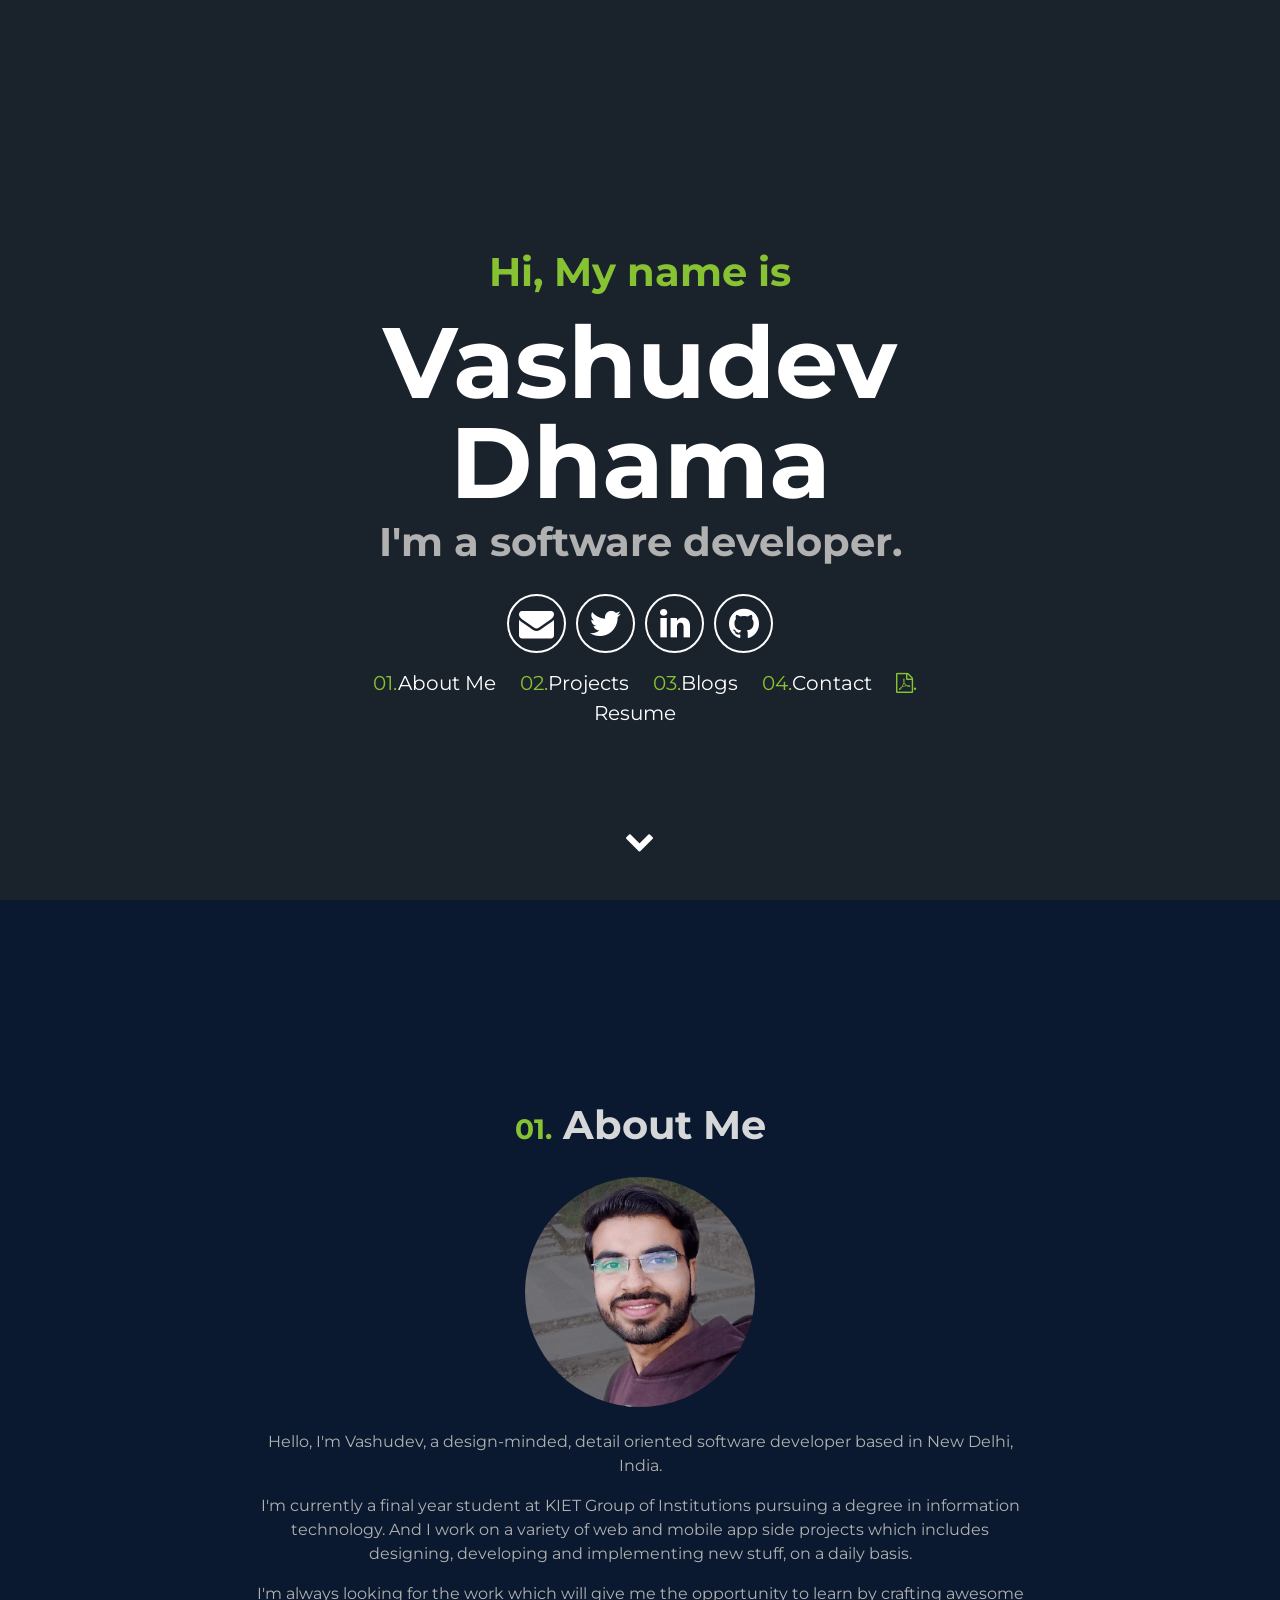
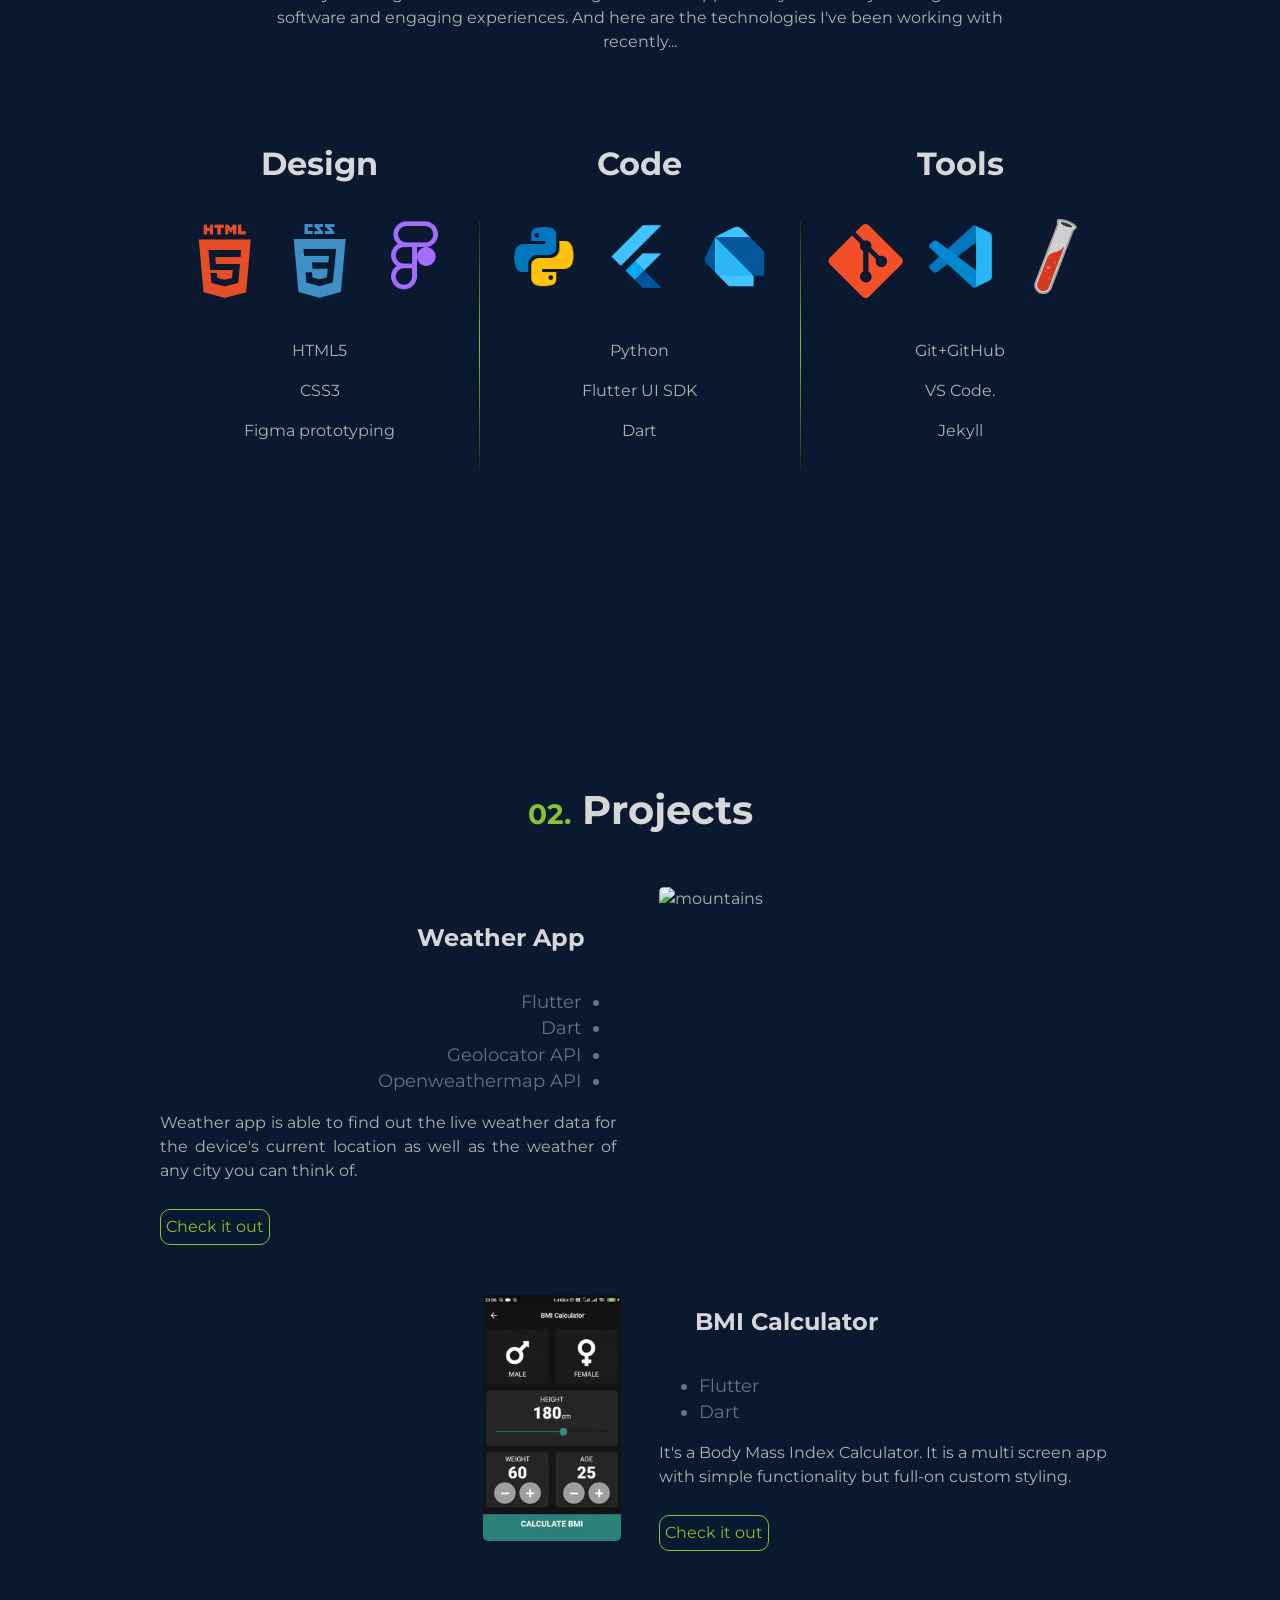
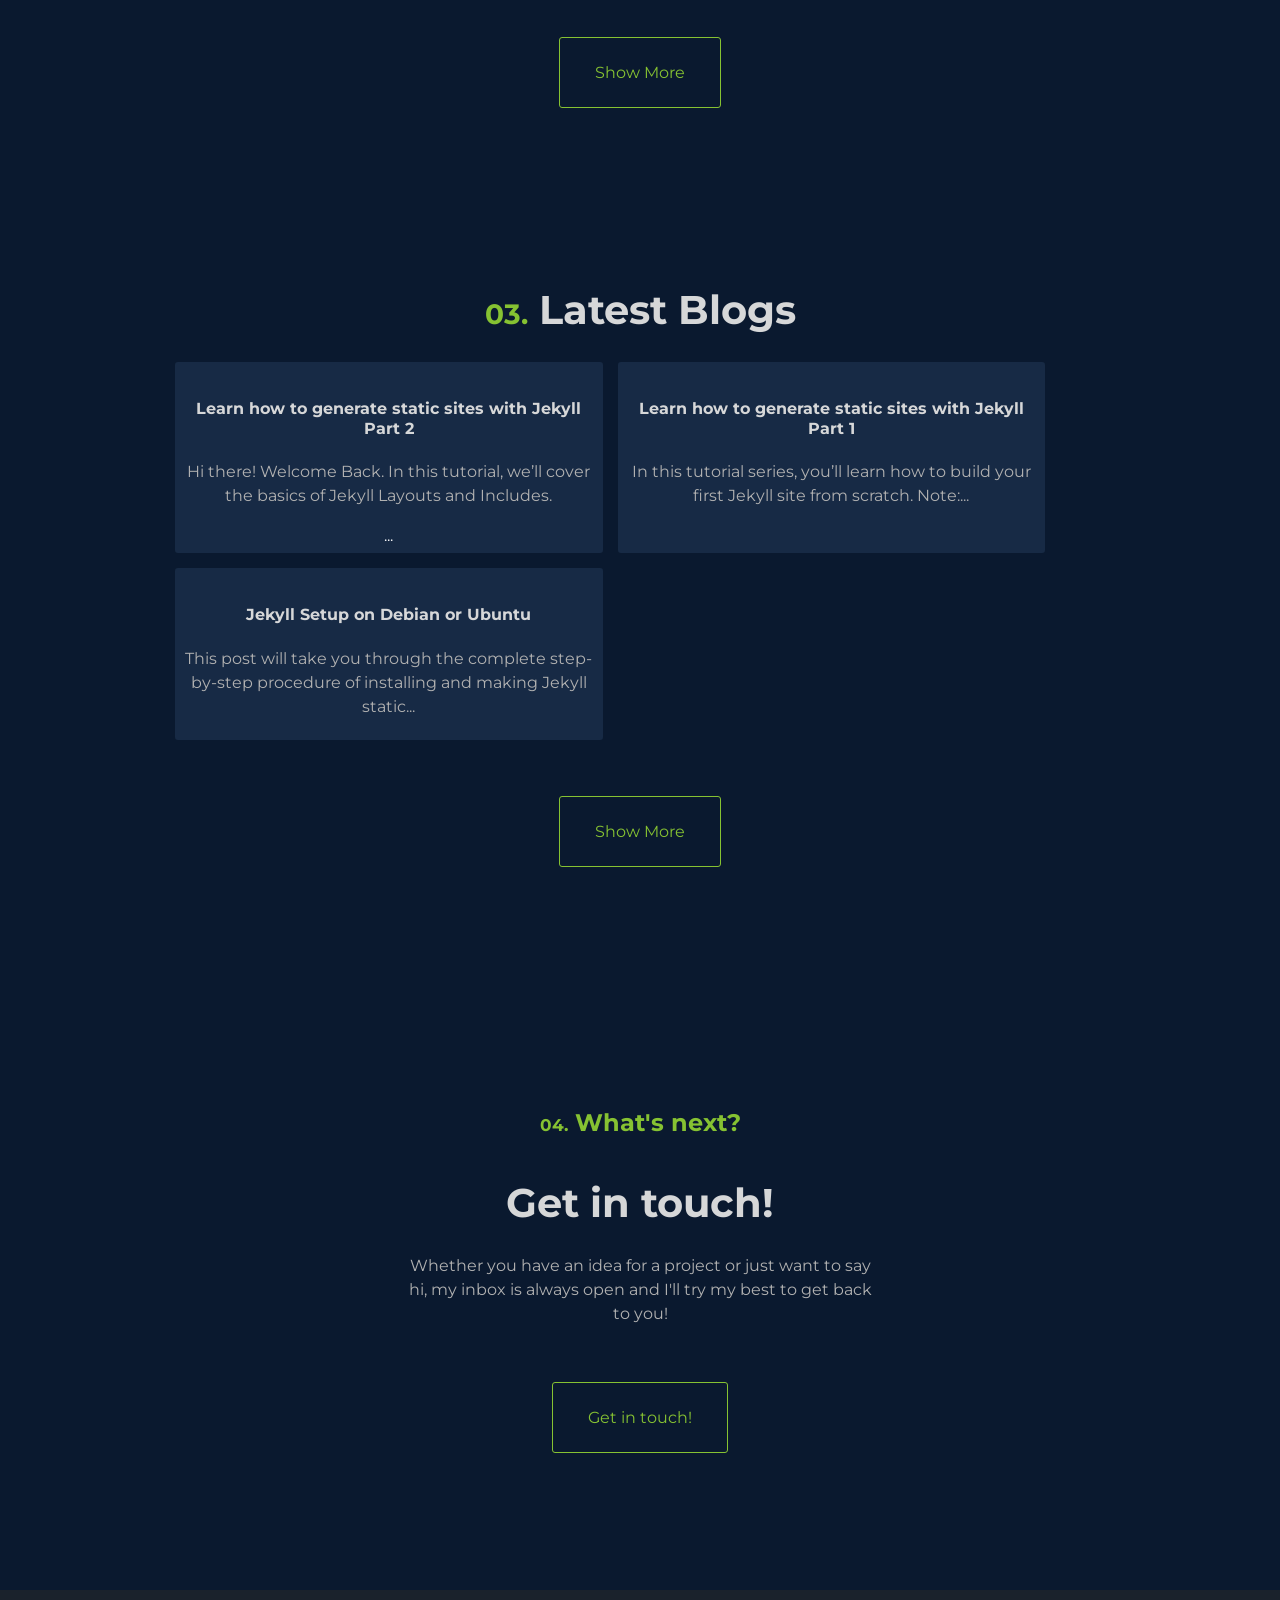
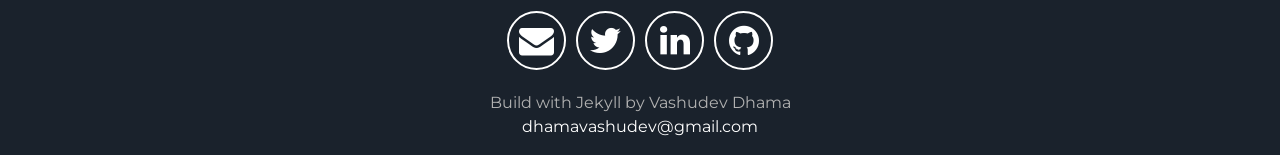
==== index.html @ a5344020 "v2:01" ====
<!DOCTYPE html>
<html lang="en">
  <head>
  <meta charset="utf-8" />
  <meta http-equiv="X-UA-Compatible" content="IE=edge" />
  <meta name="viewport" content="width=device-width, initial-scale=1" />

  <title>
    Vashudev Dhama | Software Developer
  </title>
  <meta
    name="description"
    content="Vashudev Dhama is a software developer, specializing in building (and occasionally designing) static websites, cross-platform mobile applications and everything in between."
  />
  <script src="https://ajax.googleapis.com/ajax/libs/jquery/3.5.1/jquery.min.js"></script>
  <link rel="stylesheet" href="/assets/css/main.css">
</head>

  <body>
    <!-- *Update links -->
<div id="particles-js">
  <div class="header">
    <h1>
      <span class="site-description" style="color: #86c232;">Hi, My name is</span>
      <span class="site-title">Vashudev Dhama</span>
      <span class="site-description" style="color: #b1b1b1;">I'm a software developer.</span>
    </h1>
    <div class="header-icons">
      <a aria-label="Send email" href="mailto:dhamavashudev@gmail.com"
        ><i class="icon fa fa-envelope"></i
      ></a>
      <a aria-label="My Twitter" target="_blank" rel="noreferrer noopener" href="https://twitter.com/vashudevdhama"
        ><i class="icon fa fa-twitter" aria-hidden="true"></i
      ></a>
      <a aria-label="My Linkedin" target="_blank" rel="noreferrer noopener" href="https://linkedin.com/in/vashudevdhama"
        ><i class="icon fa fa-linkedin" aria-hidden="true"></i
      ></a>
      <a aria-label="My Github" target="_blank" rel="noreferrer noopener" href="https://github.com/vashudevdhama"
        ><i class="icon fa fa-github" aria-hidden="true"></i
      ></a>
    </div>
    <div class="header-links">
      <a aria-label="About Me" class="link" href="#about" data-scroll
        ><span class="headCount">01.</span>About Me</a
      >
      <a aria-label="My Projects" class="link" href="#projects" data-scroll
        ><span class="headCount">02.</span>Projects</a
      >
      <a aria-label="My Blogs" class="link" href="#blogs" data-scroll
        ><span class="headCount">03.</span>Blogs</a
      >
      <a aria-label="Contact Me" class="link" href="#getInTouch" data-scroll
        ><span class="headCount">04.</span>Contact</a
      >
      <a aria-label="My Resume" class="link" href="/assets/resume.pdf" target="_blank" rel="noreferrer noopener"
        ><i class="fa fa-file-pdf-o headCount">.</i>Resume</i
      ></a>
    </div>
  </div>
  <a class="down" href="#about" data-scroll
    ><i class="icon fa fa-chevron-down" aria-hidden="true"></i
  ></a>
</div>

    <section id="about">
      <div class="user-details">
  <h1><span class="headCount">01.</span> About Me</h1>
  <img
    src="/assets/img/avatar.png"
    style="border-radius: 50%; width: 30%;"
    alt="Avatar"
  />
  <p>Hello, I'm Vashudev, a design-minded, detail oriented software developer based in New Delhi, India.</p>
  <p>I'm currently a final year student at KIET Group of Institutions pursuing a degree in information technology. And I work on a variety of web and mobile app side projects which includes designing, developing and implementing new stuff, on a daily basis.</p>
  <p>I'm always looking for the work which will give me the opportunity to learn by crafting awesome software and engaging experiences. And here are the technologies I've been working with recently...</p>
</div>
<div class="user">
  <div class="tech">
    <h2>Design</h2>
    <i class="devicon-html5-plain-wordmark colored"></i>
    <i class="devicon-css3-plain-wordmark colored"></i>
    <img src="/assets/img/figma.png" style="width: 1em; color: red;" />
    <p>HTML5</p>
    <p>CSS3</p>
    <p>Figma prototyping</p>
  </div>
  <div class="vl"></div>
  <div class="tech">
    <h2>Code</h2>
    <img src="/assets/img/python.png" style="width: 1em;" />
    <img src="/assets/img/flutter.png" style="width: 1em;" />
    <img src="/assets/img/dart.svg" style="width: 1em;" />
    <p>Python</p>
    <p>Flutter UI SDK</p>
    <p>Dart</p>
  </div>
  <div class="vl"></div>
  <div class="tech">
    <h2>Tools</h2>
    <i class="devicon-git-plain colored"></i>
    <img src="/assets/img/vscode.png" style="width: 1em;" />
    <img src="/assets/img/jekyll.png" style="width: 1em;" />
    <p>Git+GitHub</p>
    <p>VS Code.</p>
    <p>Jekyll</p>
  </div>
</div>

    </section>
    <section id="projects">
      <div class="user-details">
  <h1><span class="headCount">02.</span> Projects</h1>
</div>
<div class="user-projects">
  <div class="images-right">
    <img alt="mountains" src="/assets/img/climate_app.gif" style="width:30%; float:left;"/>
  </div>
  <div class="contents">
    <h3 style="padding: 0; direction: rtl;">Weather App</h3>
    <ul style="direction: rtl;">
      <li>Flutter</li>
      <li>Dart</li>
      <li>Geolocator API</li>
      <li>Openweathermap API</li>
    </ul>
    <p style="text-align: justify;">
      Weather app is able to find out the live weather data for the device's
      current location as well as the weather of any city you can think of.
    </p>
    <a
      class="project-link"
      href="https://github.com/vashudevdhama/weather_app_flutter#climate_flutter-"
      target="_blank"
      rel="noreferrer noopener"
      >Check it out</a
    >
  </div>
</div>
<div class="user-projects">
  <div class="images-left">
    <img alt="mountains" src="/assets/img/bmi_calculator.gif" style="width:30%; float:right;"/>
  </div>
  <div class="contents-right">
    <h3>BMI Calculator</h3>
    <ul>
      <li>Flutter</li>
      <li>Dart</li>
    </ul>
    <p>
      It's a Body Mass Index Calculator. It is a multi screen app with simple
      functionality but full-on custom styling.
    </p>
    <a
      class="project-link"
      target="_blank"
      rel="noreferrer noopener"
      href="https://github.com/vashudevdhama/bmi_calc_flutter#bmi-calculator-"
      >Check it out</a
    >
  </div>
</div>
<div style="text-align: center;">
  <div class="button">
    <a
      href="https://github.com/vashudevdhama"
      target="_blank"
      rel="noreferrer noopener"
      >Show More</a
    >
  </div>
</div>

    </section>
    <section id="blogs">
      <!-- *Home page blog section -->
<h1><span class="headCount">03.</span> Latest Blogs</h1>
<div class="abc">
  <div class="blogContainer1">
    

    <div
      class="blogpost"
      style="
        background-color: rgb(23, 42, 69);
        box-shadow: none;
        border-radius: 3px;
      "
    >
      <a
        href="/coding/design/2020/06/05/Learn-how-to-generate-static-sites-with-Jekyll-Part-2.html"
        style="
          text-decoration: none;
          text-decoration-skip-ink: auto;
          padding: 5px;
        "
      >
        <h4>
          Learn how to generate static sites with Jekyll Part 2
        </h4>
        <div style="color: white;">
          <p>Hi there! Welcome Back. In this tutorial, we’ll cover the basics of Jekyll Layouts and Includes.</p>...
        </div>
      </a>
    </div>

    

    <div
      class="blogpost"
      style="
        background-color: rgb(23, 42, 69);
        box-shadow: none;
        border-radius: 3px;
      "
    >
      <a
        href="/coding/design/2020/06/03/Learn-how-to-generate-static-sites-with-Jekyll-Part-1.html"
        style="
          text-decoration: none;
          text-decoration-skip-ink: auto;
          padding: 5px;
        "
      >
        <h4>
          Learn how to generate static sites with Jekyll Part 1
        </h4>
        <div style="color: white;">
          <p>In this tutorial series, you’ll learn how to build your first Jekyll site from scratch. Note:...
        </div>
      </a>
    </div>

    

    <div
      class="blogpost"
      style="
        background-color: rgb(23, 42, 69);
        box-shadow: none;
        border-radius: 3px;
      "
    >
      <a
        href="/coding/design/2020/06/01/Jekyll-Installation-On-Debian-or-Ubuntu.html"
        style="
          text-decoration: none;
          text-decoration-skip-ink: auto;
          padding: 5px;
        "
      >
        <h4>
          Jekyll Setup on Debian or Ubuntu
        </h4>
        <div style="color: white;">
          <p>This post will take you through the complete step-by-step procedure of installing and making Jekyll static...
        </div>
      </a>
    </div>

    
  </div>
</div>
<div class="button">
  <a aria-label="Blog Page" href="/blog.html">Show More</a>
</div>

    </section>
    <section id="getInTouch">
      <div class="contact-box">
  <h3 style="color: #86c232;">
    <span class="headCount">04.</span> What's next?
  </h3>
  <div>
    <h1>Get in touch!</h1>
    <p>
      Whether you have an idea for a project or just want to say hi, my inbox is
      always open and I'll try my best to get back to you!
    </p>
    <div class="button">
      <a aria-label="Email me" href="mailto:dhamavashudev@gmail.com"
        >Get in touch!</a
      >
    </div>
  </div>
</div>

    </section>
     <footer class="footer">
    <div class="header-icons">
        <a aria-label="Send email" href="mailto:dhamavashudev@gmail.com"
        ><i class="icon fa fa-envelope"></i
        ></a>
        <a aria-label="My Twitter" target="_blank" rel="noreferrer noopener" href="https://twitter.com/vashudevdhama"
        ><i class="icon fa fa-twitter" aria-hidden="true"></i
        ></a>
        <a aria-label="My LinkedIn" target="_blank" rel="noreferrer noopener" href="https://linkedin.com/in/vashudevdhama"
        ><i class="icon fa fa-linkedin" aria-hidden="true"></i
        ></a>
        <a aria-label="My Github" target="_blank" rel="noreferrer noopener" href="https://github.com/vashudevdhama"
        ><i class="icon fa fa-github" aria-hidden="true"></i
        ></a>
    </div>
    <p style="margin-bottom: 0px;">Build with Jekyll by Vashudev Dhama</p>
    <a aria-label="Email Me" href="mailto:dhamavashudev@gmail.com">dhamavashudev@gmail.com</a>
</footer>
<script src="//cdn.jsdelivr.net/particles.js/2.0.0/particles.min.js"></script>
<script src="/assets/js/sweet-scroll.min.js"></script>
<script src="/assets/js/main.js"></script>
<!-- Google Analytics -->

<script>
var dnt = navigator.doNotTrack || window.doNotTrack || navigator.msDoNotTrack;
if (dnt != "1" && dnt != "yes") {
(function(i,s,o,g,r,a,m){i['GoogleAnalyticsObject']=r;i[r]=i[r]||function(){
  (i[r].q=i[r].q||[]).push(arguments)},i[r].l=1*new Date();a=s.createElement(o),
  m=s.getElementsByTagName(o)[0];a.async=1;a.src=g;m.parentNode.insertBefore(a,m)
})(window,document,'script','https://www.google-analytics.com/analytics.js','ga');
ga('create', '', 'auto');
ga('send', 'pageview');
}
</script>



  </body>
</html>
---- assets/css/main.css ----
/* :root {
  --light-green-color: #86c232;
  --darkbg-color: #212529;
  --alt-darkbg-color: #272935;
  --block-color: #33393f;
  --alt-block-color: #282a36;
  --dark-font-color: #697379;
  --light-font-color: #d6d7d8;
  --mid-font-color: #b1b1b1;
} */
/*! normalize.css v7.0.0 | MIT License | github.com/necolas/normalize.css */
@import url(https://fonts.googleapis.com/css?family=Montserrat);
html {
  line-height: 1.15;
  -ms-text-size-adjust: 100%;
  -webkit-text-size-adjust: 100%;
}
body {
  margin: 0;
}
article,
aside,
details,
figcaption,
figure,
footer,
header,
main,
menu,
nav,
section {
  display: block;
}
h1 {
  font-size: 2em;
  margin: 0.67em 0;
}
figure {
  margin: 1em 40px;
}
hr {
  box-sizing: content-box;
  height: 0;
  overflow: visible;
}
code,
kbd,
pre,
samp {
  font-family: monospace, monospace;
  font-size: 1em;
}
a {
  background-color: transparent;
  -webkit-text-decoration-skip: objects;
}
abbr[title] {
  border-bottom: none;
  text-decoration: underline dotted;
}
b,
strong {
  font-weight: bolder;
}
dfn {
  font-style: italic;
}
mark {
  background-color: #ff0;
  color: #000;
}
small {
  font-size: 80%;
}
sub,
sup {
  font-size: 75%;
  line-height: 0;
  position: relative;
  vertical-align: baseline;
}
sub {
  bottom: -0.25em;
}
sup {
  top: -0.5em;
}
audio,
canvas,
video {
  display: inline-block;
}
audio:not([controls]) {
  display: none;
  height: 0;
}
img {
  border-style: none;
}
svg:not(:root) {
  overflow: hidden;
}
button,
input,
optgroup,
select,
textarea {
  font-family: sans-serif;
  font-size: 100%;
  line-height: 1.15;
  margin: 0;
}
button,
input {
  overflow: visible;
}
button,
select {
  text-transform: none;
}
[type="reset"],
[type="submit"],
button,
html [type="button"] {
  -webkit-appearance: button;
}
[type="button"]::-moz-focus-inner,
[type="reset"]::-moz-focus-inner,
[type="submit"]::-moz-focus-inner,
button::-moz-focus-inner {
  border-style: none;
  padding: 0;
}
[type="button"]:-moz-focusring,
[type="reset"]:-moz-focusring,
[type="submit"]:-moz-focusring,
button:-moz-focusring {
  outline: 1px dotted ButtonText;
}
fieldset {
  padding: 0.35em 0.75em 0.625em;
}
legend {
  color: inherit;
  display: table;
  max-width: 100%;
  white-space: normal;
}
progress {
  display: inline-block;
  vertical-align: baseline;
}
textarea {
  overflow: auto;
}
[type="checkbox"],
[type="radio"],
legend {
  box-sizing: border-box;
  padding: 0;
}
[type="number"]::-webkit-inner-spin-button,
[type="number"]::-webkit-outer-spin-button {
  height: auto;
}
[type="search"] {
  -webkit-appearance: textfield;
  outline-offset: -2px;
}
[type="search"]::-webkit-search-cancel-button,
[type="search"]::-webkit-search-decoration {
  -webkit-appearance: none;
}
::-webkit-file-upload-button {
  -webkit-appearance: button;
  font: inherit;
}
summary {
  display: list-item;
}
[hidden],
template {
  display: none;
}
/*
 *  Font Awesome 4.7.0 by @davegandy - http://fontawesome.io - @fontawesome
 *  License - http://fontawesome.io/license (Font: SIL OFL 1.1, CSS: MIT License)
 */
@-webkit-keyframes pulse {
  0%,
  to {
    -ms-filter: "progid:DXImageTransform.Microsoft.Alpha(Opacity=40)";
    filter: alpha(opacity=40);
    opacity: 0.4;
    top: 0;
  }
  50% {
    -ms-filter: none;
    -webkit-filter: none;
    filter: none;
    opacity: 1;
    top: -10px;
  }
}
@keyframes pulse {
  0%,
  to {
    -ms-filter: "progid:DXImageTransform.Microsoft.Alpha(Opacity=40)";
    filter: alpha(opacity=40);
    opacity: 0.4;
    top: 0;
  }
  50% {
    -ms-filter: none;
    -webkit-filter: none;
    filter: none;
    opacity: 1;
    top: -10px;
  }
}
@font-face {
  font-family: "FontAwesome";
  src: url(../fonts/fontawesome-webfont.eot?v=4.7.0);
  src: url(../fonts/fontawesome-webfont.eot?#iefix&v=4.7.0)
      format("embedded-opentype"),
    url(../fonts/fontawesome-webfont.woff2?v=4.7.0) format("woff2"),
    url(../fonts/fontawesome-webfont.woff?v=4.7.0) format("woff"),
    url(../fonts/fontawesome-webfont.ttf?v=4.7.0) format("truetype"),
    url(../fonts/fontawesome-webfont.svg?v=4.7.0#fontawesomeregular)
      format("svg");
  font-weight: 400;
  font-style: normal;
}
.fa {
  display: inline-block;
  font: 14px/1 FontAwesome;
  font-size: inherit;
  text-rendering: auto;
  -webkit-font-smoothing: antialiased;
  -moz-osx-font-smoothing: grayscale;
}
.fa-envelope:before {
  content: "\f0e0";
}
.fa-twitter:before {
  content: "\f099";
}
.fa-linkedin:before {
  content: "\f0e1";
}
.fa-github:before {
  content: "\f09b";
}
.fa-chevron-down:before {
  content: "\f078";
}
.fa-file-pdf-o:before {
  content: "\f1c1";
}
@font-face {
  font-family: devicon;
  src: url(../fonts/devicon.eot?-hdf3wh);
  src: url(../fonts/devicon.eot?#iefix-hdf3wh) format("embedded-opentype"),
    url(../fonts/devicon.woff?-hdf3wh) format("woff"),
    url(../fonts/devicon.ttf?-hdf3wh) format("truetype"),
    url(../fonts/devicon.svg?-hdf3wh#devicon) format("svg");
  font-weight: 400;
  font-style: normal;
}
[class*=" devicon-"],
[class^="devicon-"] {
  font-family: devicon;
  font-style: normal;
  font-weight: 400;
  font-variant: normal;
  text-transform: none;
  line-height: 1;
  -webkit-font-smoothing: antialiased;
  -moz-osx-font-smoothing: grayscale;
}
.devicon-html5-plain-wordmark:before {
  content: "\e7f6";
}
.devicon-html5-plain-wordmark.colored,
.devicon-html5-plain.colored {
  color: #e54d26;
}
.devicon-css3-plain-wordmark:before {
  content: "\e678";
}
.devicon-css3-plain-wordmark.colored,
.devicon-css3-plain.colored {
  color: #3d8fc6;
}
.devicon-git-plain:before {
  content: "\e7a8";
}
.devicon-git-plain-wordmark.colored,
.devicon-git-plain.colored {
  color: #f34f29;
}
body {
  padding: 0;
  font-size: 100%;
  line-height: 1.5;
  color: #b1b1b1;
  background-color: rgb(10, 25, 47);
  font-family: "Montserrat", sans-serif;
}
article,
aside,
figcaption,
figure,
footer,
header,
nav,
section {
  display: block;
}
h1,
h2,
h3,
h4,
stong {
  margin-top: 1em;
  padding-top: 1em;
  line-height: 1.25;
  color: #d6d7d8;
}
h1 {
  font-size: 2.5rem;
}
h2 {
  font-size: 2rem;
}
h3 {
  font-size: 1.5rem;
  margin: 1.5em;
}
h4 {
  font-size: 1rem;
}
@media only screen and (max-width: 550px) {
  h1 {
    font-size: 2rem;
  }
  h2 {
    font-size: 1.5rem;
  }
  h3 {
    font-size: 1rem;
    padding: 1.5em;
    margin: 1.5em;
  }
  h4 {
    font-size: 1em;
  }
  h3 {
    font-size: 1em;
  }
}
ol,
ul {
  padding-left: 40px;
}
figure,
ol,
p,
ul {
  margin: 1em 0;
}
a img {
  border: 0;
}
sub,
sup {
  line-height: 0;
}
#particles-js {
  background: #1a222c;
  display: flex;
  vertical-align: bottom;
  width: 100%;
  min-height: 100vh;
  background-repeat: no-repeat;
  background-size: cover;
  background-attachment: fixed;
}
#particles-js .particles-js-canvas-el {
  width: 100% !important;
  height: 100vh !important;
}
.header {
  z-index: 1;
  text-align: center;
  color: #fff;
  position: absolute;
  top: 50%;
  left: 50%;
  margin: 0 auto;
  -webkit-transform: translate(-50%, -50%);
  transform: translate(-50%, -50%);
}
.header .site-title {
  font-size: 50px;
  display: block;
  line-height: 1;
  color: #fff;
  padding-top: 0.2em;
}
@media only screen and (min-width: 550px) {
  .header .site-title {
    margin: 0;
    font-size: 100px;
  }
}
.header .site-description {
  font-size: 20px;
  display: block;
  line-height: 1;
  color: #fff;
  margin-top: 10px;
}
@media only screen and (min-width: 550px) {
  .header .site-description {
    font-size: 40px;
  }
}
.header-links {
  margin: 10px;
}
@media only screen and (max-width: 550px) {
  .headCount {
    display: none;
  }
  .header-links > a.link {
    color: #86c232;
  }
}
.header-links .link {
  color: #fff;
  text-decoration: none;
  font-size: 15px;
  margin: 10px;
}
@media only screen and (min-width: 550px) {
  .header-links .link {
    font-size: 20px;
  }
}
.header-icons {
  display: flex;
  justify-content: center;
  text-align: center;
}
.down,
.header-icons .icon {
  color: #fff;
  text-align: center;
}
.header-icons .icon {
  height: 20px;
  padding: 10px;
  border-radius: 50%;
  border: 2px solid #fff;
  transition: all 0.7s;
  width: 20px;
  font-size: 20px;
  margin: 5px;
}
.header-icons .icon:active,
.header-icons .icon:hover {
  color: #1a222c;
  background: #fff;
}
@media only screen and (min-width: 550px) {
  .header-icons .icon {
    width: 35px;
    height: 35px;
    font-size: 35px;
  }
}
.down {
  position: absolute;
  bottom: 25px;
  width: 100%;
  margin: 0 auto;
  display: block;
  font-size: 30px;
  cursor: pointer;
}
.down .icon {
  position: absolute;
  -webkit-transform-style: preserve-3d;
  transform-style: preserve-3d;
  top: 50%;
  left: 50%;
  -webkit-transform: translate(-50%, -50%);
  transform: translate(-50%, -50%);
  width: 100px;
  height: 100px;
  fill: #fff;
  -webkit-animation: pulse 1.3s infinite;
  animation: pulse 1.3s infinite;
}
.down .icon:active,
.down .icon:hover,
.footer a:active,
.footer a:hover {
  color: #4b5664;
}
#about {
  width: 90%;
  margin: 10em auto 5em auto;
  max-width: 960px;
}
@media only screen and (min-width: 550px) {
  #about {
    width: 80%;
  }
}
#blogs {
  width: 90%;
  margin: 10em auto 5em auto;
  text-align: center;
  max-width: 960px;
}

@media only screen and (min-width: 550px) {
  #blogs {
    width: 80%;
  }
}
#blogs > .user > .tech:hover {
  background-color: rgb(23, 42, 69);
  border-radius: 5%;
  transition: color 0.1s ease-in, background-color 0.1s ease-in;
}
p {
  color: #b1b1b1;
}
#getInTouch {
  width: 90%;
  margin: 15em auto 5em auto;
  max-width: 960px;
}
@media only screen and (min-width: 550px) {
  #getInTouch {
    width: 80%;
  }
}
.contact-box {
  text-align: center;
}
.contact-box h1 {
  padding: 0;
}
.contact-box p {
  padding: 0 10%;
}
@media only screen and (min-width: 550px) {
  .contact-box p {
    padding: 0 25%;
  }
}
.clear {
  clear: both;
}
.button {
  margin-top: 5em;
}
.button a {
  color: #86c232;
  border-width: 1px;
  border-style: solid;
  border-color: #86c232;
  border-radius: 3px;
  padding: 25px 35px;
  text-decoration: none;
  text-decoration-skip-ink: auto;
}
.button a:active,
.button a:hover {
  background-color: #54516a;
  border-color: #54516a;
  color: #fff;
  transition: color 0.1s ease-in, background-color 0.1s ease-in,
    border-color 0.1s ease-in;
}
.tech {
  margin: 10px;
}
.tech a {
  text-decoration: none;
  text-decoration-skip-ink: auto;
}
.vl {
  height: 250px;
  width: 1px;
  margin: 2em 0;
  background: black;
  background: -webkit-gradient(
    linear,
    0 0,
    0 100%,
    from(#212529),
    to(#212529),
    color-stop(50%, #86c232)
  );
}
@media only screen and (max-width: 550px) {
  .vl {
    display: none;
  }
}
.user {
  text-align: center;
  font-size: 60px;
  display: flex;
  flex-direction: row;
  flex-wrap: wrap;
  justify-content: space-evenly;
}
.user p {
  font-size: 16px;
}
@media only screen and (min-width: 550px) {
  .user {
    flex-wrap: nowrap;
    font-size: 75px;
  }
}
.user-details {
  text-align: center;
  margin: 5px auto;
  padding: 0 10%;
}
@media only screen and (max-width: 600px) {
  .user-details {
    padding: 0;
  }
}
.headCount {
  color: #86c232;
  font-size: 0.7em;
}
.link > .headCount {
  font-size: 1em;
}
#projects {
  display: flex;
  flex-direction: column;
  justify-content: space-between;
  width: 90%;
  max-width: 960px;
  margin: 0 auto;
}
@media only screen and (min-width: 550px) {
  #projects {
    display: flex;
    width: 80%;
  }
}
.user-projects {
  margin: 20px auto;
}
.user-projects img {
  max-width: 100%;
  height: auto;
  border-radius: 5px;
}
.user-projects h5,
html,
body {
  margin: 0;
  width: 100%;
  margin: 0px;
  padding: 0px;
  overflow-x: hidden;
}
.user-projects li {
  color: #697379;
  font-size: 1.1rem;
}
.user-projects p {
  margin-right: 5px;
}
@media only screen and (min-width: 550px) {
  .contents {
    margin-left: 0;
    width: 48%;
  }
  .contents-right {
    margin-top: -5%;
  }
  .contents-right,
  .images-right {
    float: right;
    width: 48%;
  }
  .images-right img {
    float: right;
  }
  .images-left {
    float: left;
    width: 48%;
  }
  .images-left img {
    float: left;
  }
}
.project-link {
  display: inline-block;
  margin: 10px 0;
  padding: 5px;
  color: #86c232;
  background-color: transparent;
  border: 1px solid #86c232;
  border-radius: 10px;
  text-align: center;
  outline: 0;
  text-decoration: none;
  cursor: pointer;
  transition: color 0.3s ease-out, background-color 0.3s ease-out,
    border-color 0.3s ease-out;
}
.project-link:active,
.project-link:hover {
  background-color: #54516a;
  border-color: #54516a;
  color: #fff;
  transition: color 0.1s ease-in, background-color 0.1s ease-in,
    border-color 0.1s ease-in;
}
.footer {
  background: #1a222c;
  padding: 1em 0;
  margin-top: 10em;
  text-align: center;
  color: #fff;
}
.footer a {
  text-decoration: none;
  margin: 0;
  color: #fff;
}

/* *---------------Blog navbar---------------- */
#navbar {
  background: #0a192f;
  position: fixed;
  z-index: 1;
  top: 0;
  width: 100%;
  display: block;
  transition: top 0.8s;
  margin: 0;
  box-shadow: rgba(2, 12, 27, 0.7) 0px 10px 30px -10px;
}
#navbar a {
  float: left;
  display: block;
  color: #86c232;
  font-weight: 300;
  text-decoration: none;
  margin: 1em 3em;
  font-size: 18px;
}
.content {
  margin: 8em 4em;
  text-align: justify;
}
@media only screen and (max-width: 600px) {
  #navbar a {
    margin: 1em 2em;
  }
  .content {
    margin: 6em 2em;
  }
}
@media only screen and (max-width: 414px) {
  #navbar a {
    margin: 0.5em 0.5em;
  }
  .content {
    margin: 4em 2em;
  }
}

/* *---------------Blog page-------------- */
.abc {
  max-width: 1600px;
  display: flex;
  -webkit-box-pack: center;
  justify-content: center;
  -webkit-box-align: center;
  flex-direction: column;
  align-items: flex-start;
  margin: 0px auto;
}
@media only screen and (max-width: 1600px) {
  .abc {
    margin: 0 15px;
  }
}
.blogContainer {
  display: grid;
  grid-template-columns: repeat(auto-fill, minmax(350px, 1fr));
  position: relative;
  gap: 15px;
  padding: 0;
  margin: 20px auto;
}
.blogContainer1 {
  display: grid;
  grid-template-columns: repeat(auto-fill, minmax(300px, 1fr));
  position: relative;
  gap: 15px;
  padding: 0;
}
@media only screen and (max-width: 398px) {
  .blogContainer {
    grid-template-columns: repeat(auto-fill, minmax(200px, 1fr));
  }
  .blogContainer1 {
    grid-template-columns: repeat(auto-fill, minmax(200px, 1fr));
  }
}
.blogpost {
  box-shadow: rgba(2, 12, 27, 0.7) 0px 10px 30px -15px;
  display: flex;
  -webkit-box-pack: justify;
  justify-content: space-between;
  -webkit-box-align: center;
  flex-direction: column;
  align-items: flex-start;
  position: relative;
}
.blogcontent {
  height: 100%;
  background-color: rgb(23, 42, 69);
  padding: 2rem 1.75rem;
  border-radius: 3px;
  transition: all 0.25s cubic-bezier(0.645, 0.045, 0.355, 1) 0s;
}
.blogcontent a {
  color: #d6d7d8;
  text-decoration: none;
  text-decoration-skip-ink: auto;
}

/* *-------------------Blog Post------------- */
.fa-tag:before {
  content: "\f02b";
}
.fa-tags:before {
  content: "\f02c";
}
.tags {
  display: inline;
  background-color: grey;
  border-radius: 0.5em;
  padding: 0.5em;
  color: black;
}
hr {
  margin: 2em 0;
}
.postContainer {
  padding: 5% 20%;
}
@media only screen and (max-width: 1600px) {
  .postContainer {
    padding: 5% 10%;
  }
}
@media only screen and (max-width: 800px) {
  .tags {
    padding: 5px;
  }
  .postContainer {
    padding: 5% 10%;
  }
}
@media only screen and (max-width: 800px) {
  .postContainer {
    padding: 10% 5%;
  }
}

/* *Post Inner page styling */
code {
  background-color: #272727;
  color: white;
  padding: 2px;
  border-radius: 3px;
  font-size: 0.8em;
}
pre code {
  background-color: #272727;
  color: white;
  padding: 0 10px 10px 10px;
  border-radius: 10px;
  font-size: 0.8em;
  overflow-x: scroll;
  overflow-y: hidden;
  display: block;
  line-height: 1.6em;
  /* font-size: 11px; */
  white-space: pre;
  word-wrap: normal;
}
/* Let's get this party started */
::-webkit-scrollbar {
  width: 5px;
}
/* Track */
::-webkit-scrollbar-track {
  /* -webkit-box-shadow: inset 0 0 6px rgba(0,0,0,0.3);  */
  -webkit-border-radius: 5px;
  border-radius: 5px;
}

/* Handle */
::-webkit-scrollbar-thumb {
  -webkit-border-radius: 5px;
  border-radius: 5px;
  background: grey;
  /* -webkit-box-shadow: inset 0 0 6px rgba(0,0,0,0.5);  */
}
::-webkit-scrollbar-thumb:window-inactive {
  background: darkolivegreen;
}
.inpostLink {
  color: greenyellow;
  text-decoration-skip-ink: auto;
  text-decoration: none;
}
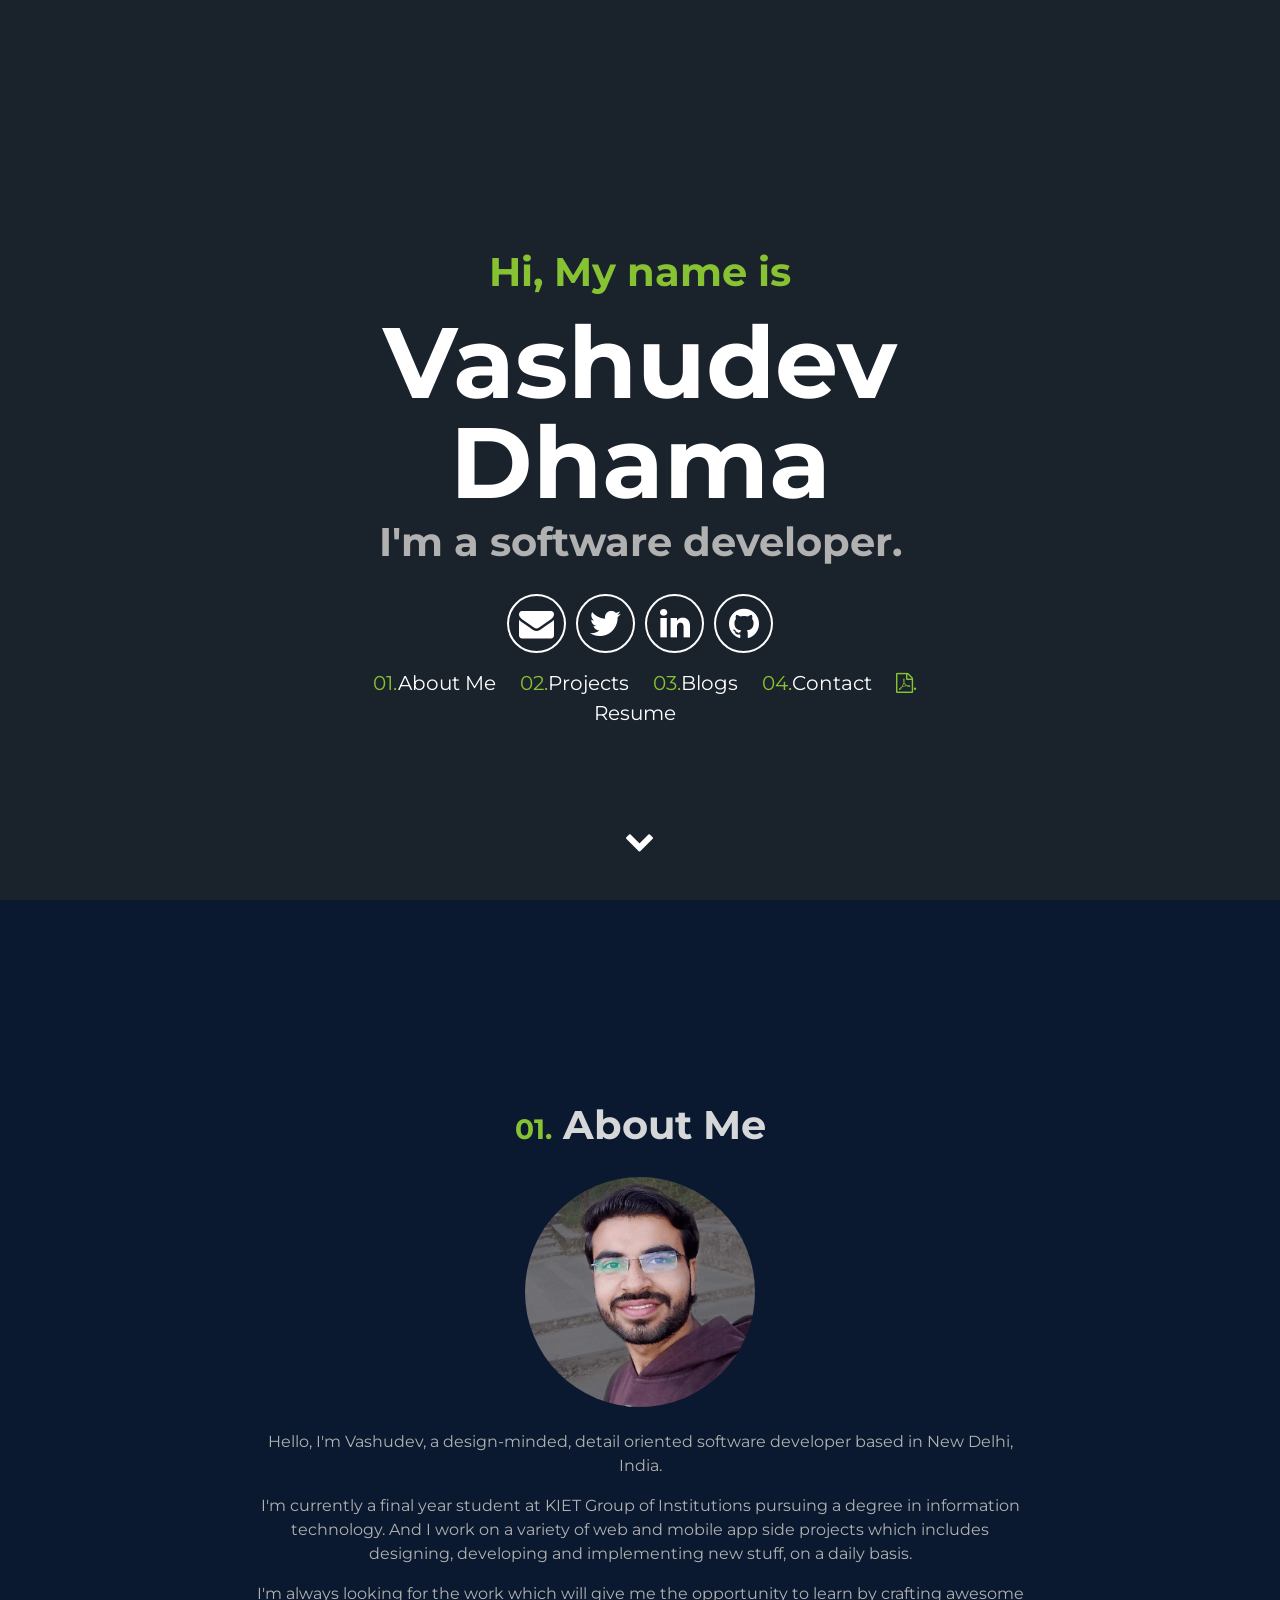
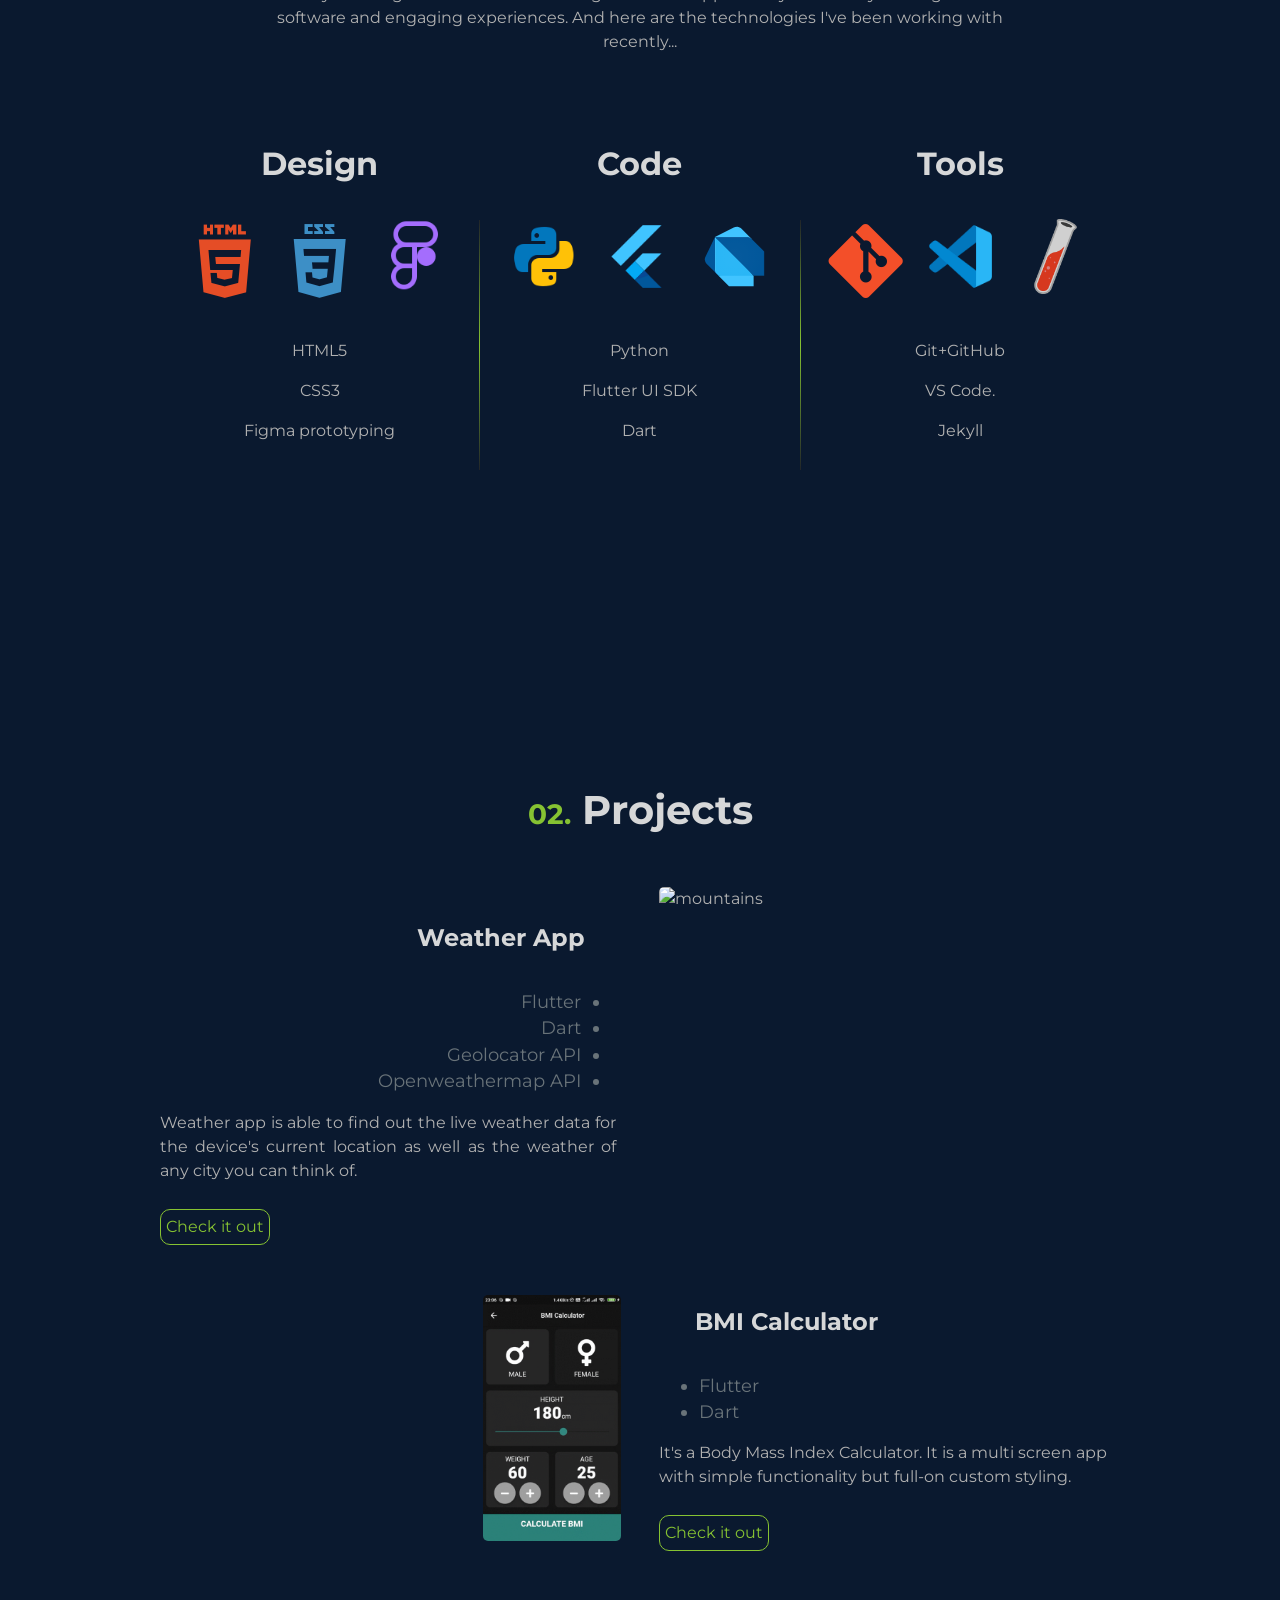
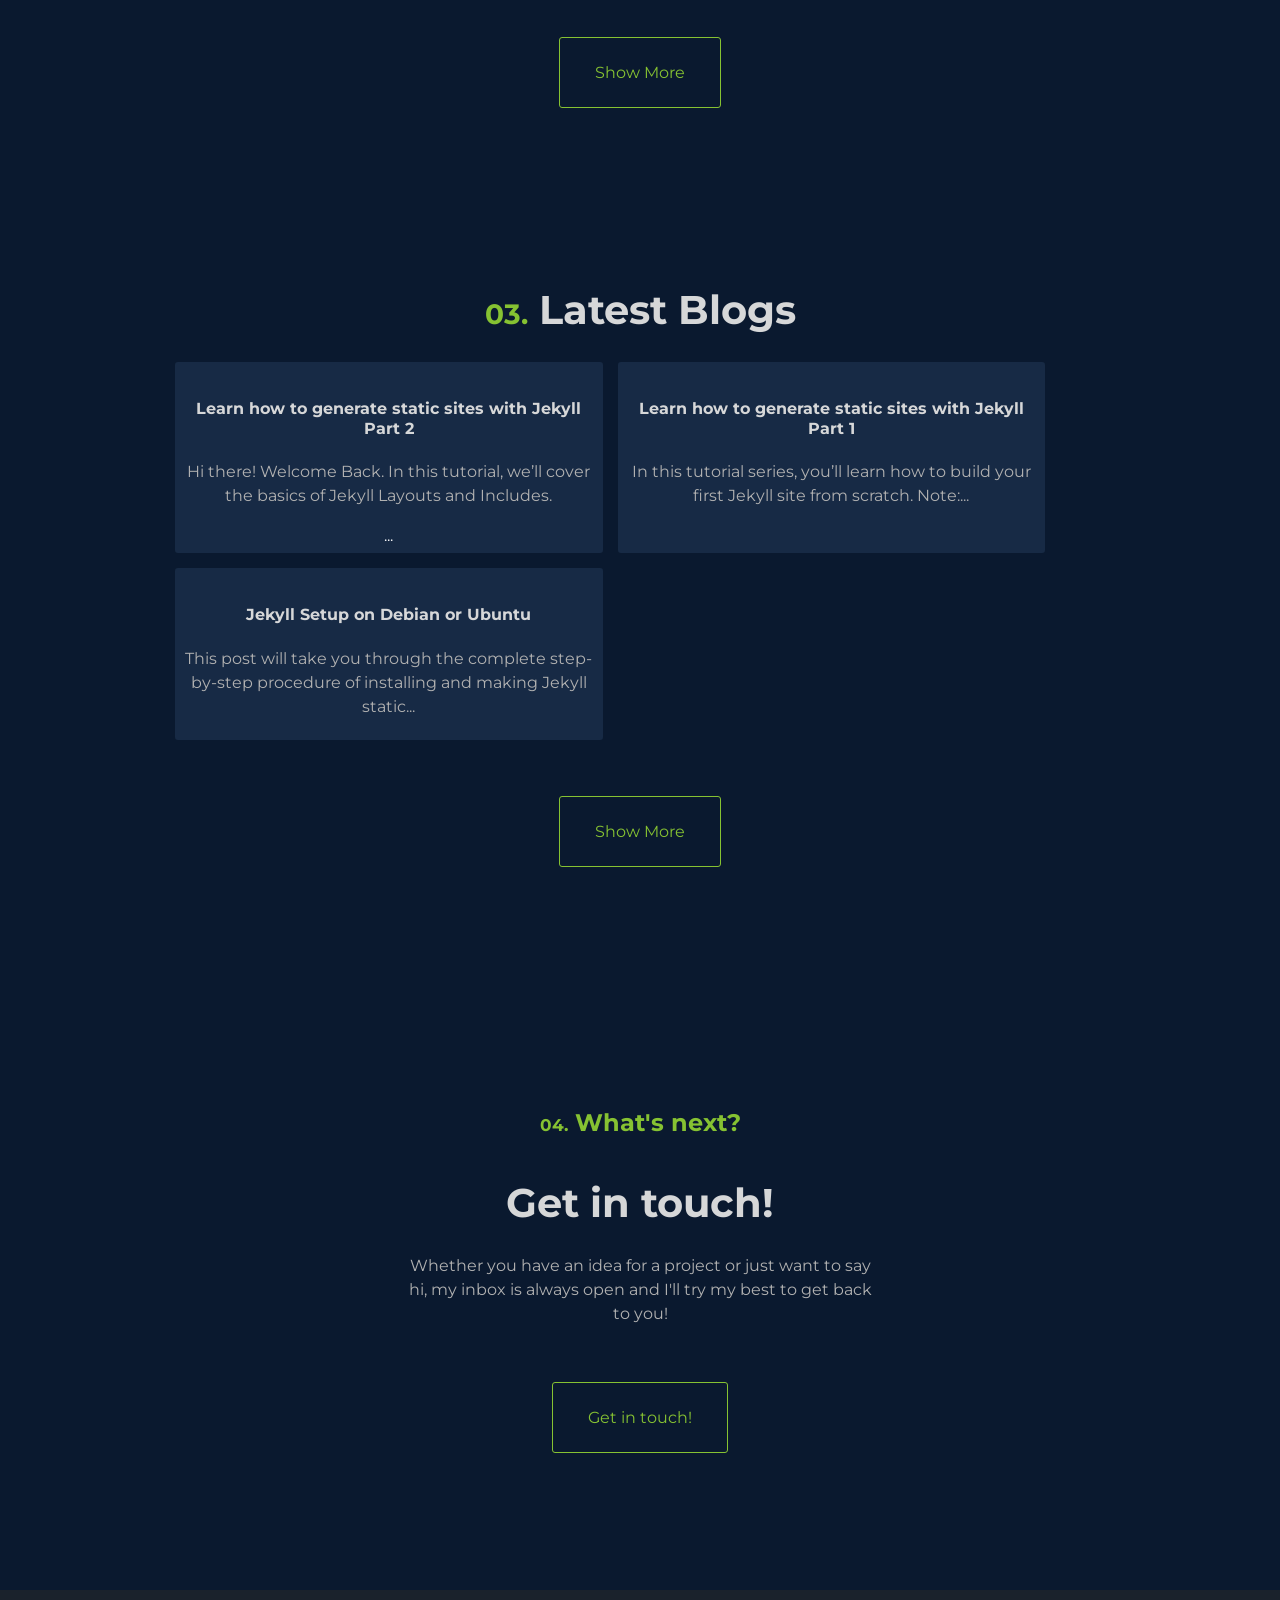
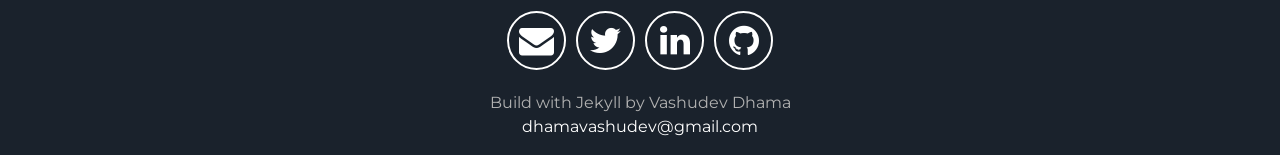
==== commit 9d8fc472: "v2: 02 feat: favicon" ====
--- a/index.html
+++ b/index.html
@@ -14,6 +14,10 @@
   />
   <script src="https://ajax.googleapis.com/ajax/libs/jquery/3.5.1/jquery.min.js"></script>
   <link rel="stylesheet" href="/assets/css/main.css">
+  <link rel="apple-touch-icon" sizes="180x180" href="/apple-touch-icon.png">
+  <link rel="icon" type="image/png" sizes="32x32" href="/favicon-32x32.png">
+  <link rel="icon" type="image/png" sizes="16x16" href="/favicon-16x16.png">
+  <link rel="manifest" href="/site.webmanifest">
 </head>
 
   <body>
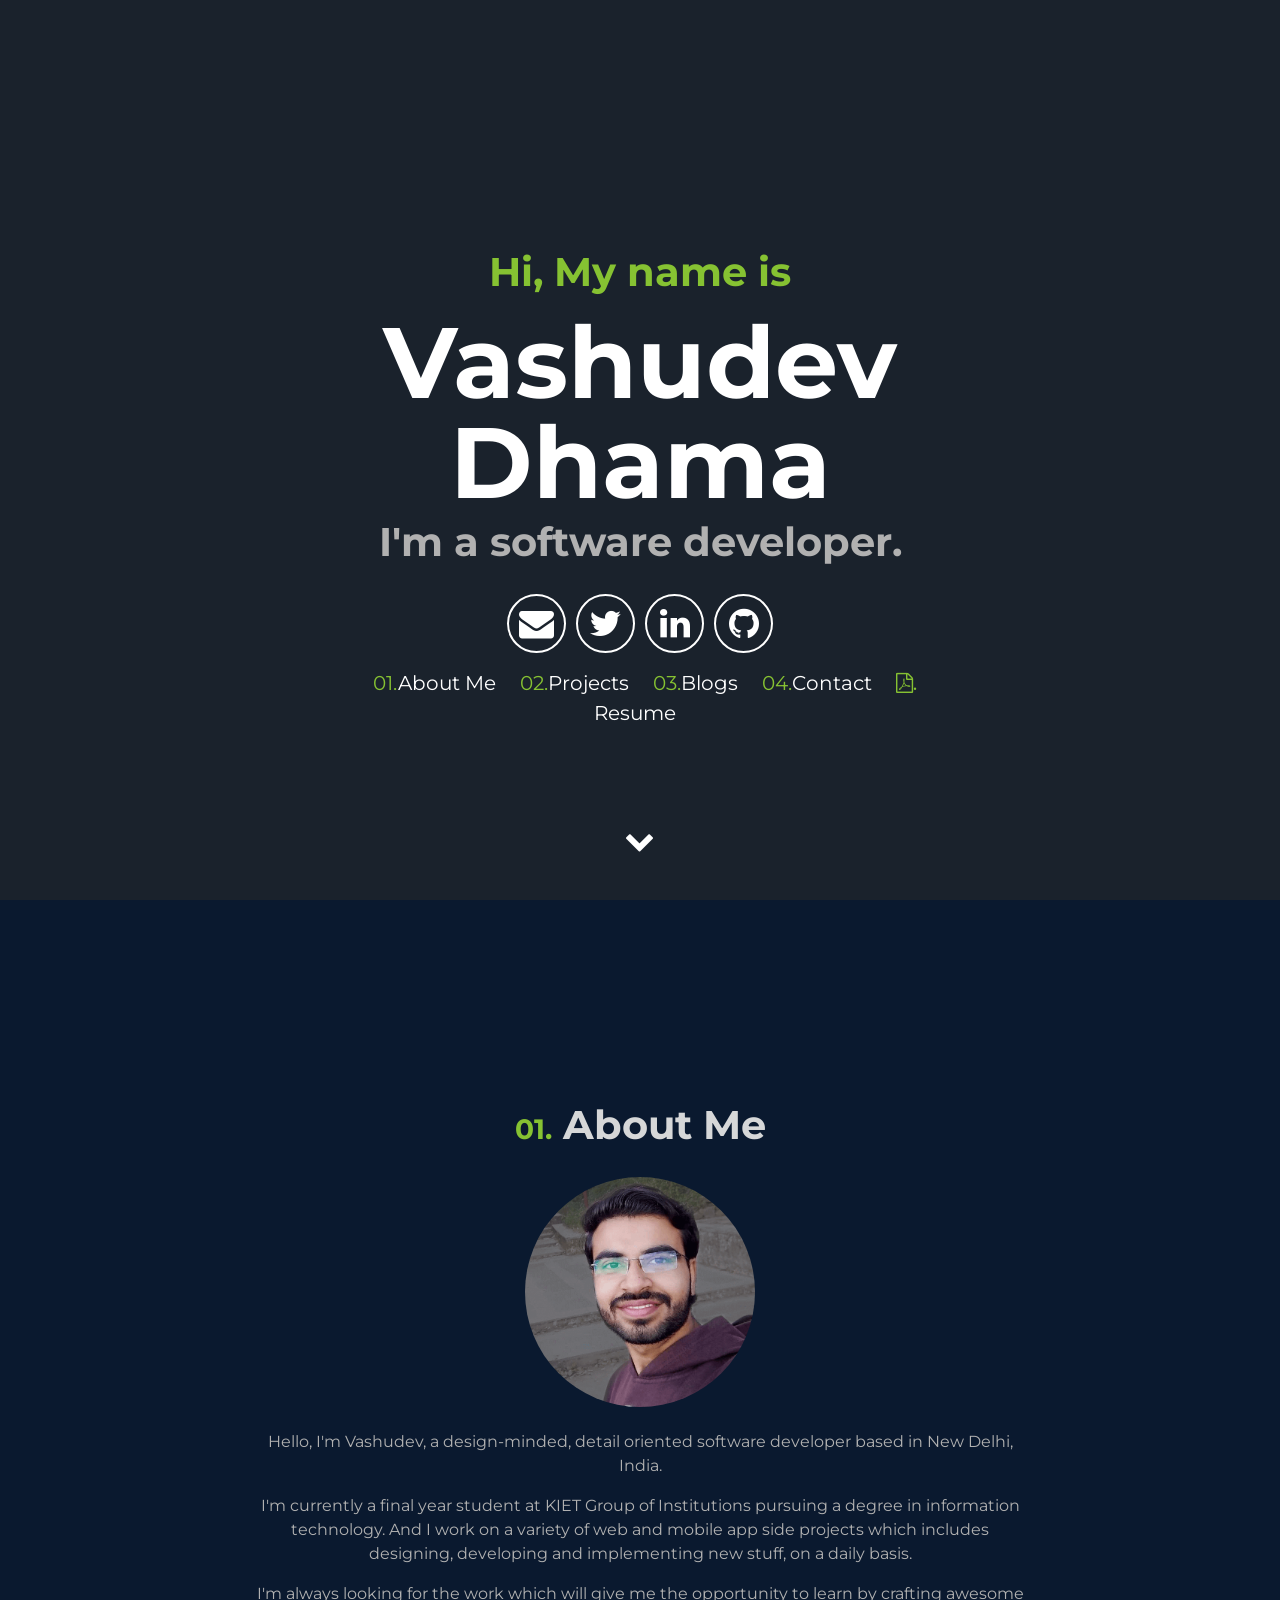
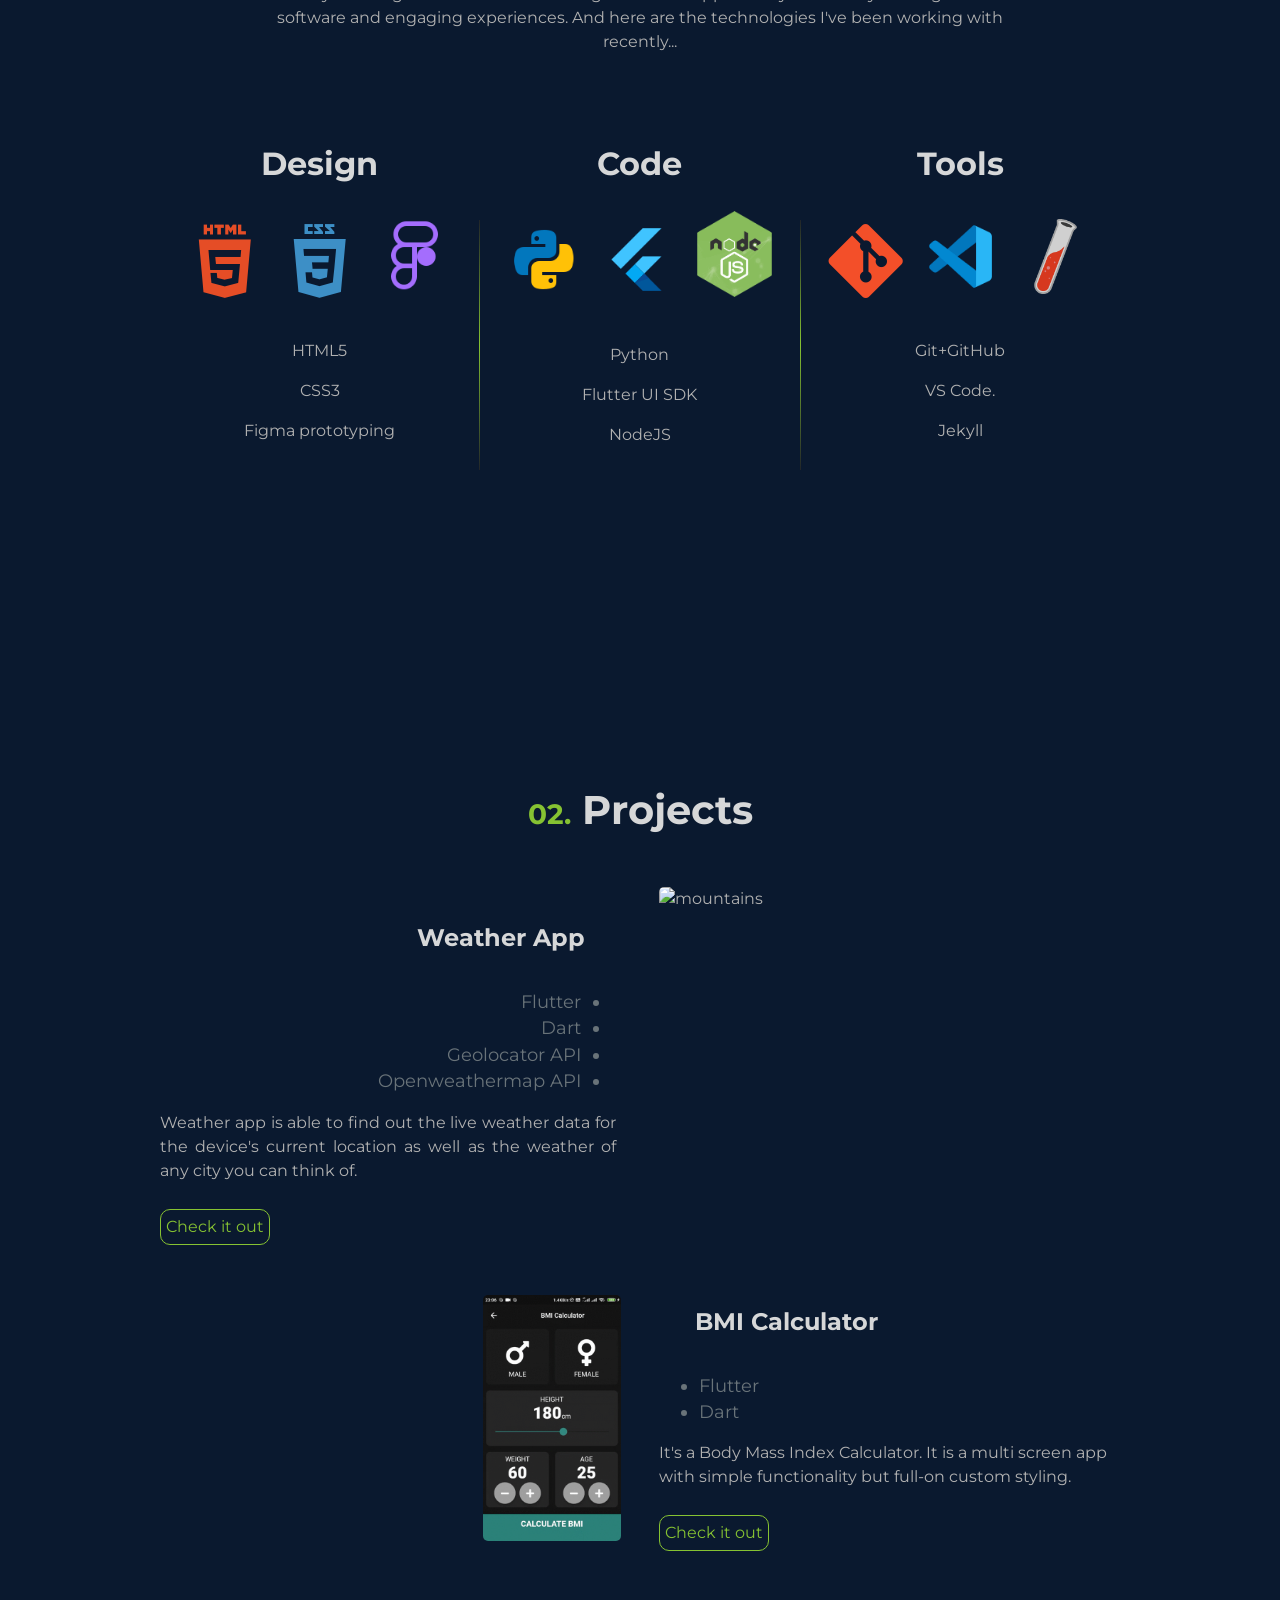
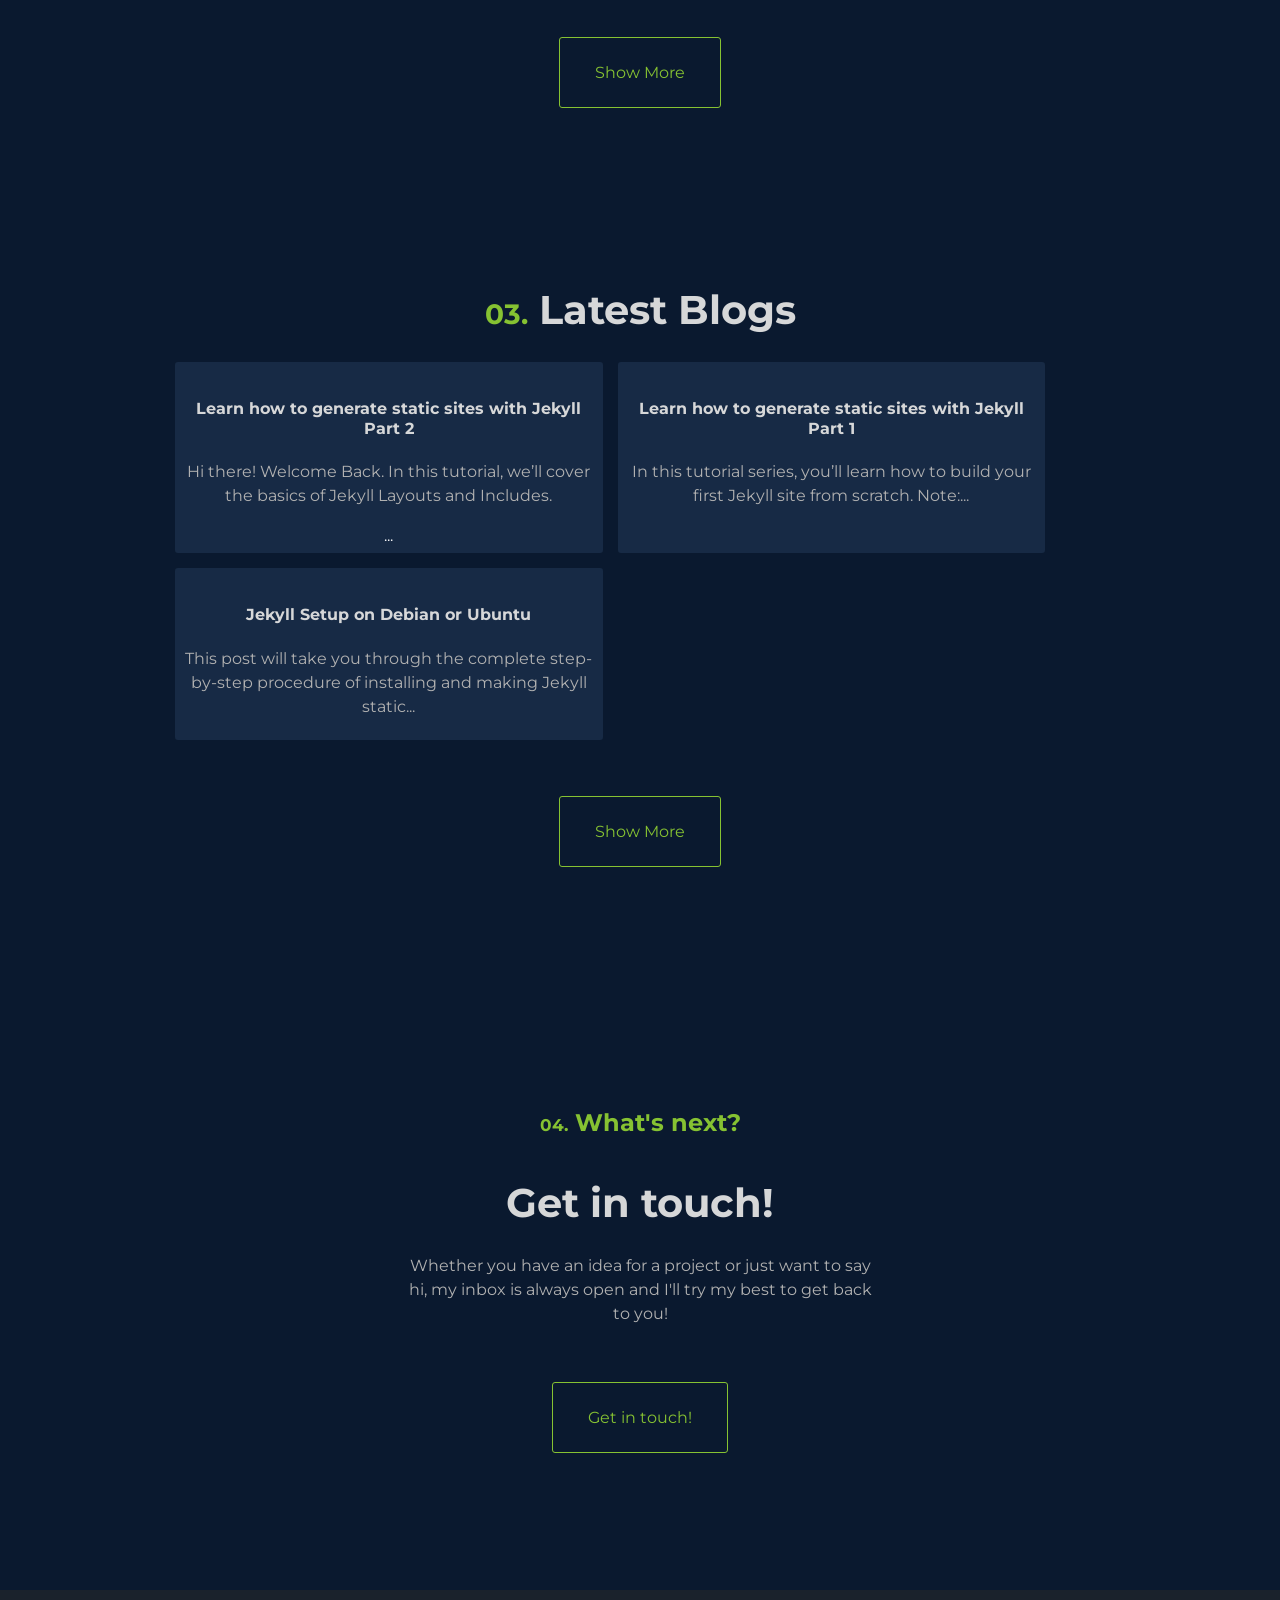
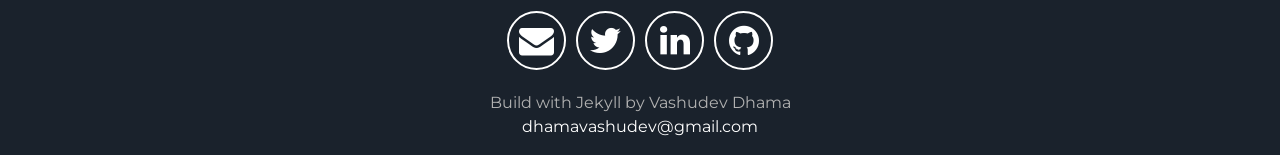
==== commit 218e7177: "updated" ====
--- a/index.html
+++ b/index.html
@@ -14,10 +14,6 @@
   />
   <script src="https://ajax.googleapis.com/ajax/libs/jquery/3.5.1/jquery.min.js"></script>
   <link rel="stylesheet" href="/assets/css/main.css">
-  <link rel="apple-touch-icon" sizes="180x180" href="/apple-touch-icon.png">
-  <link rel="icon" type="image/png" sizes="32x32" href="/favicon-32x32.png">
-  <link rel="icon" type="image/png" sizes="16x16" href="/favicon-16x16.png">
-  <link rel="manifest" href="/site.webmanifest">
 </head>
 
   <body>
@@ -93,10 +89,10 @@
     <h2>Code</h2>
     <img src="/assets/img/python.png" style="width: 1em;" />
     <img src="/assets/img/flutter.png" style="width: 1em;" />
-    <img src="/assets/img/dart.svg" style="width: 1em;" />
+    <img src="/assets/img/nodejs.png" style="width: 1em;" />
     <p>Python</p>
     <p>Flutter UI SDK</p>
-    <p>Dart</p>
+    <p>NodeJS</p>
   </div>
   <div class="vl"></div>
   <div class="tech">
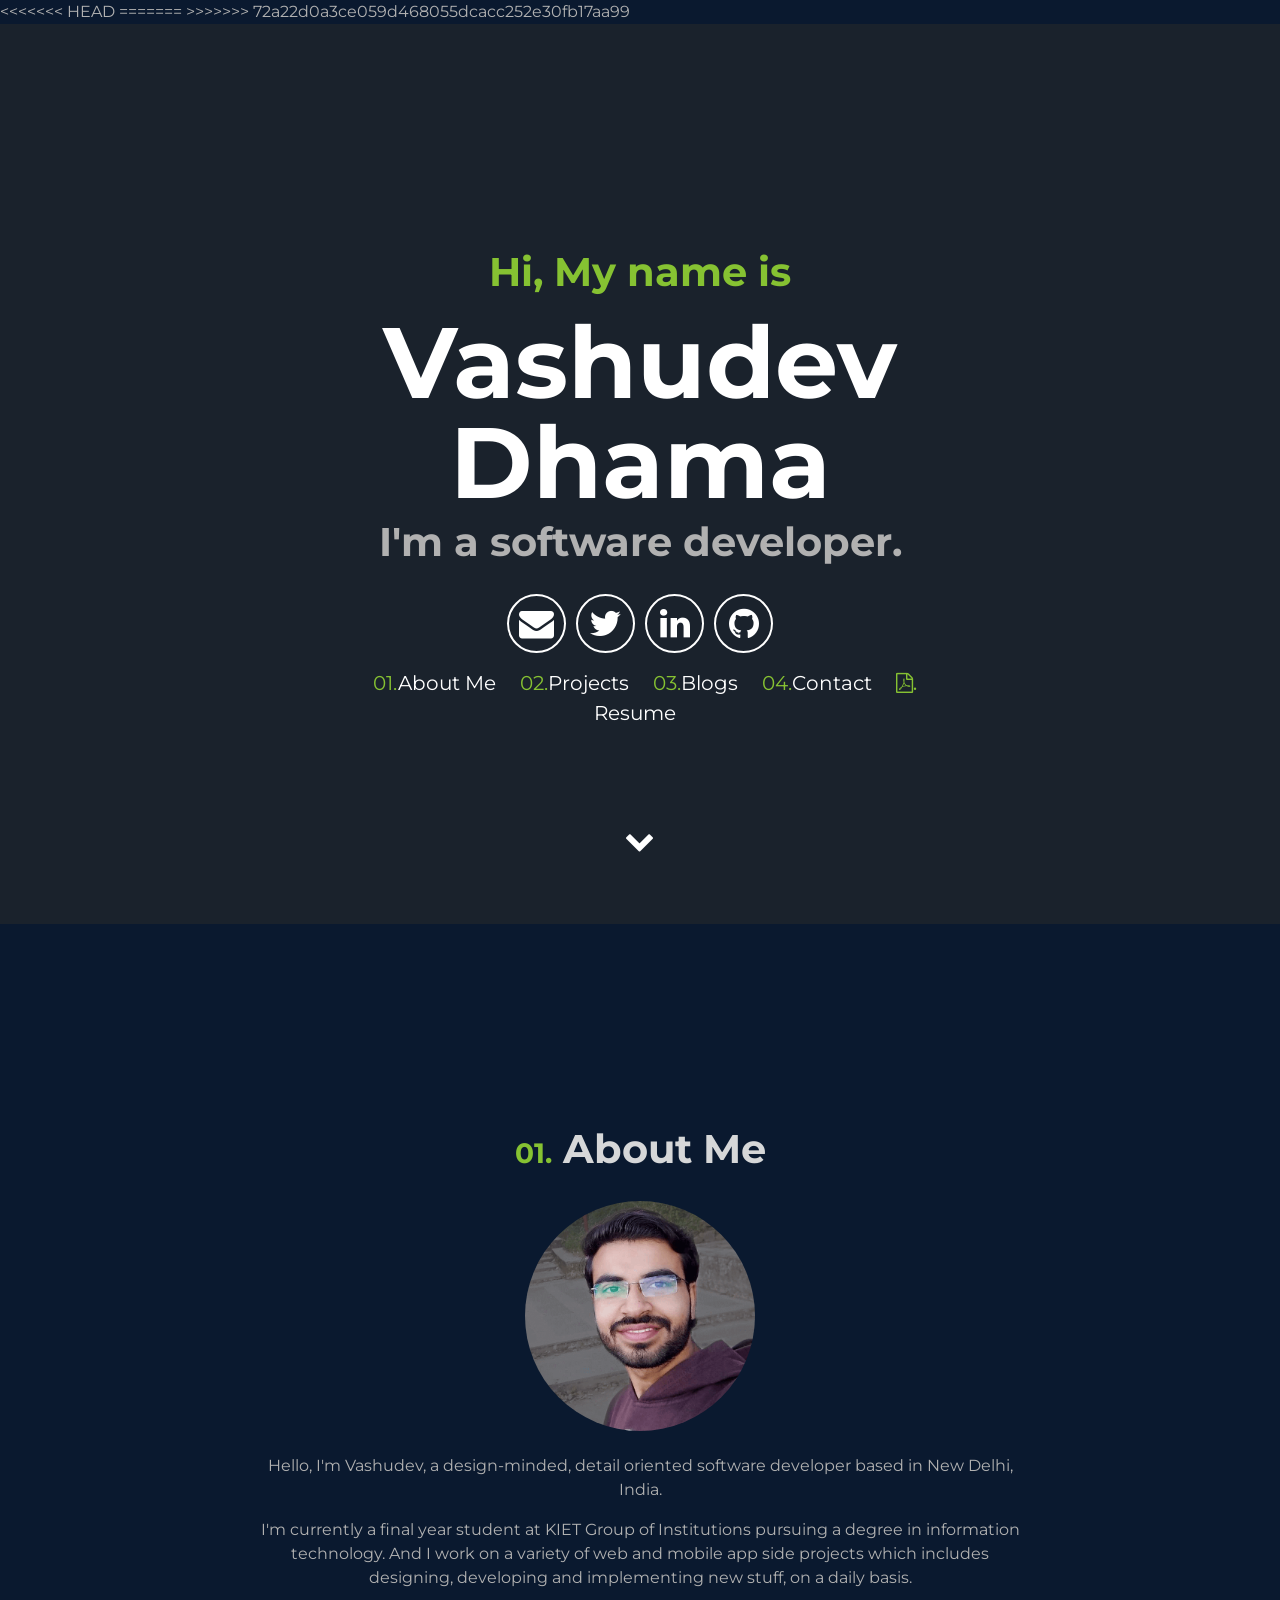
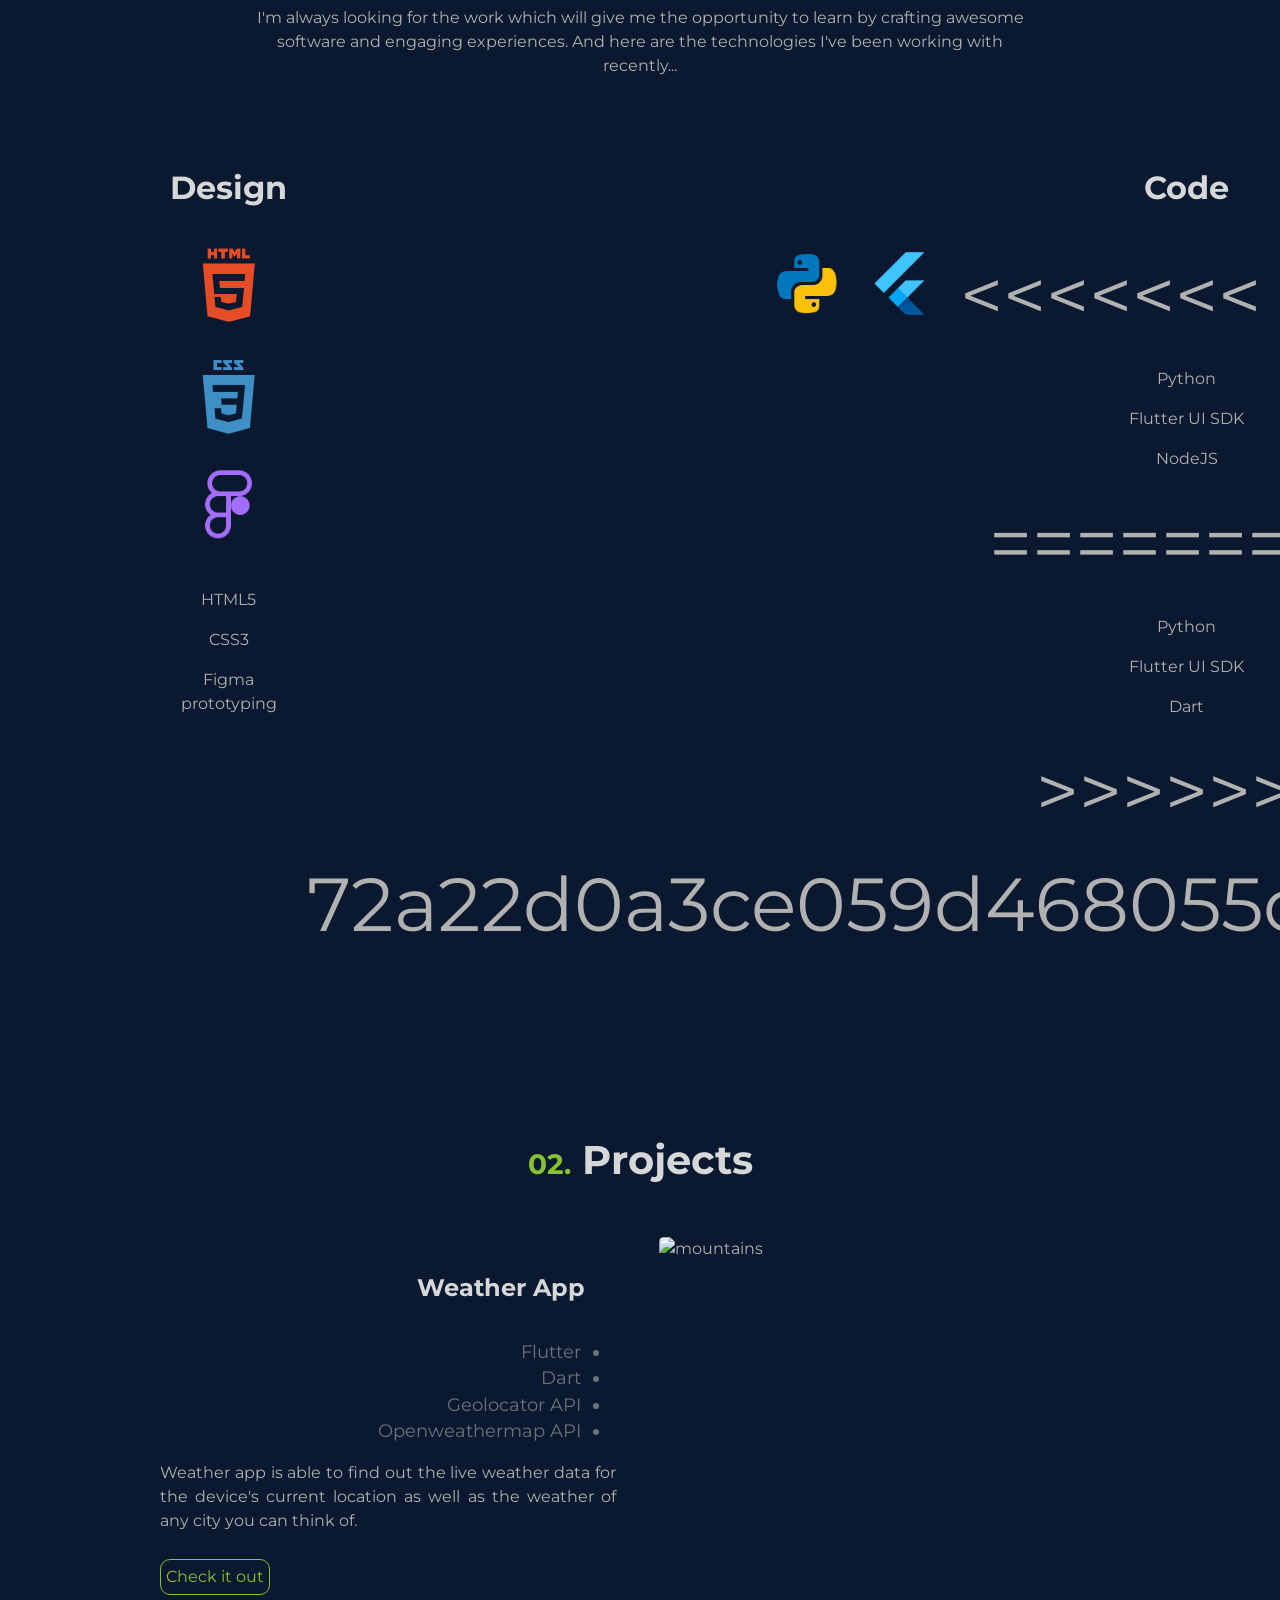
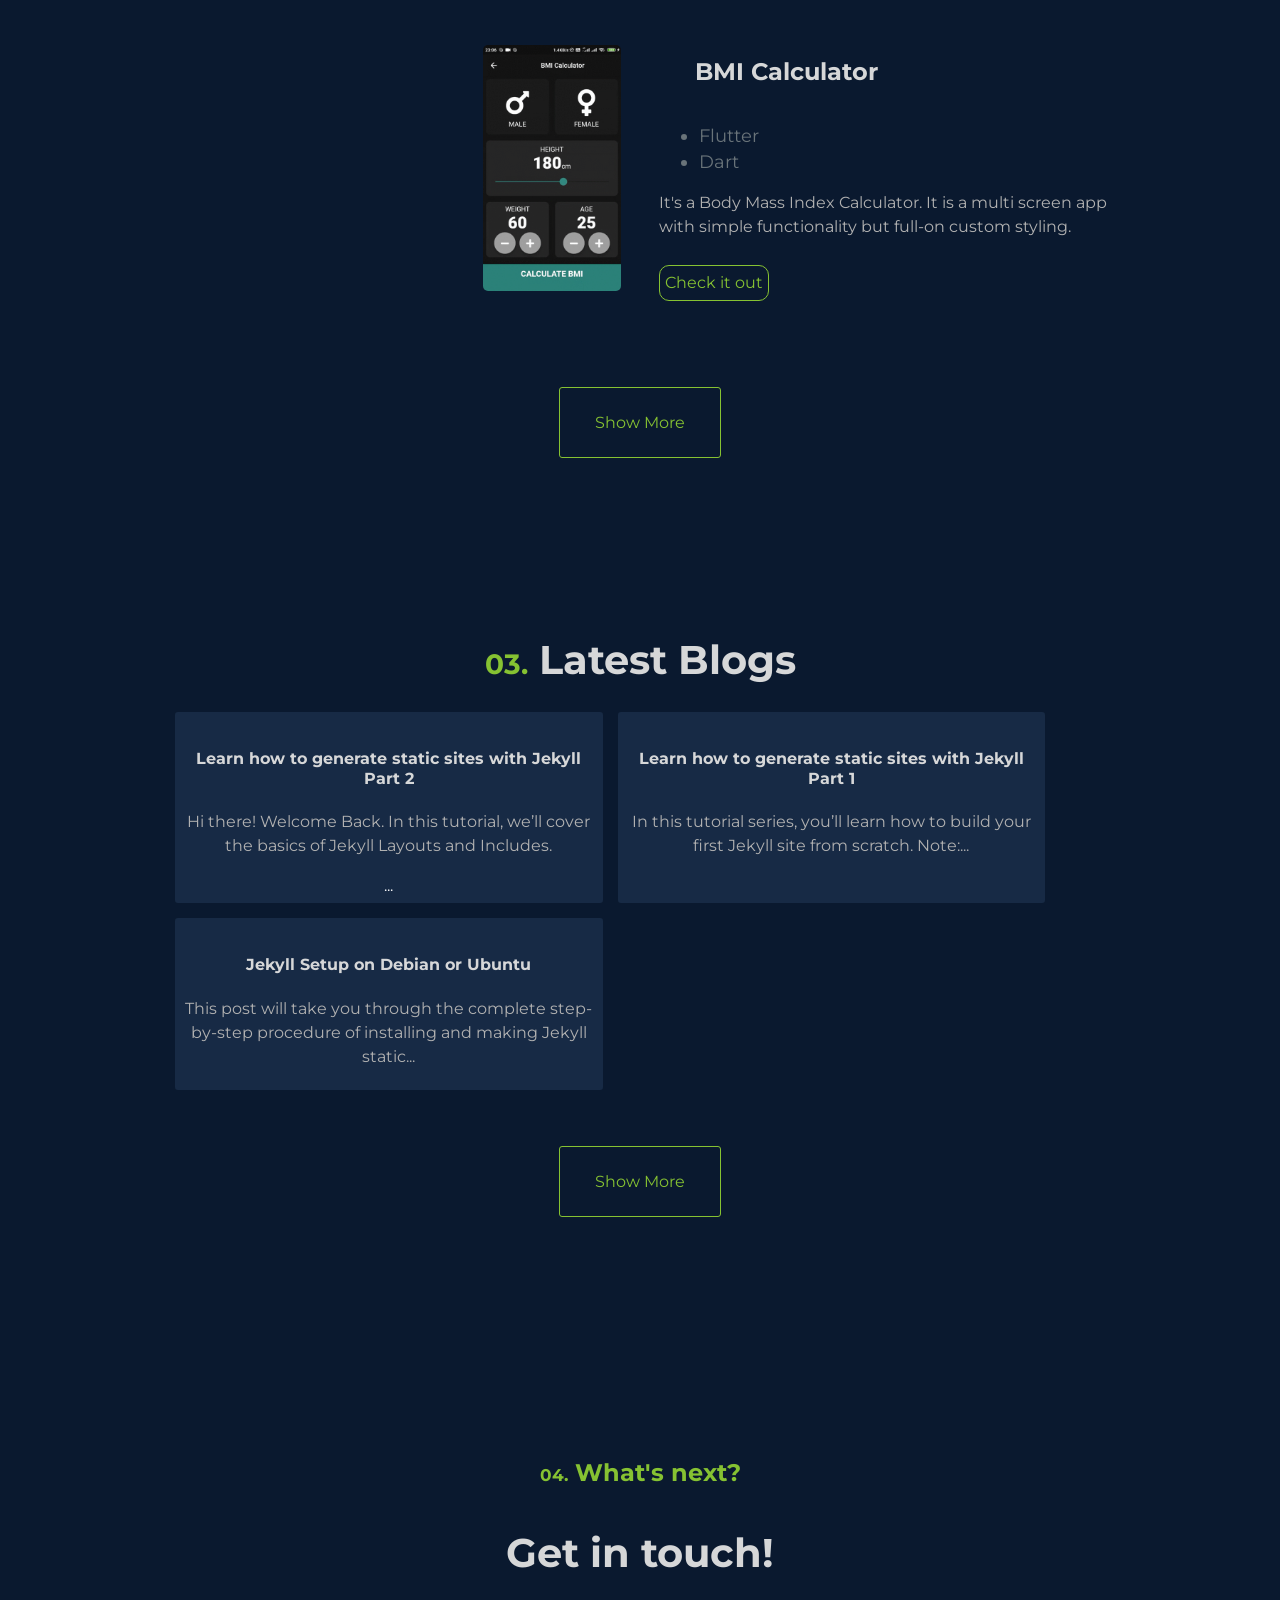
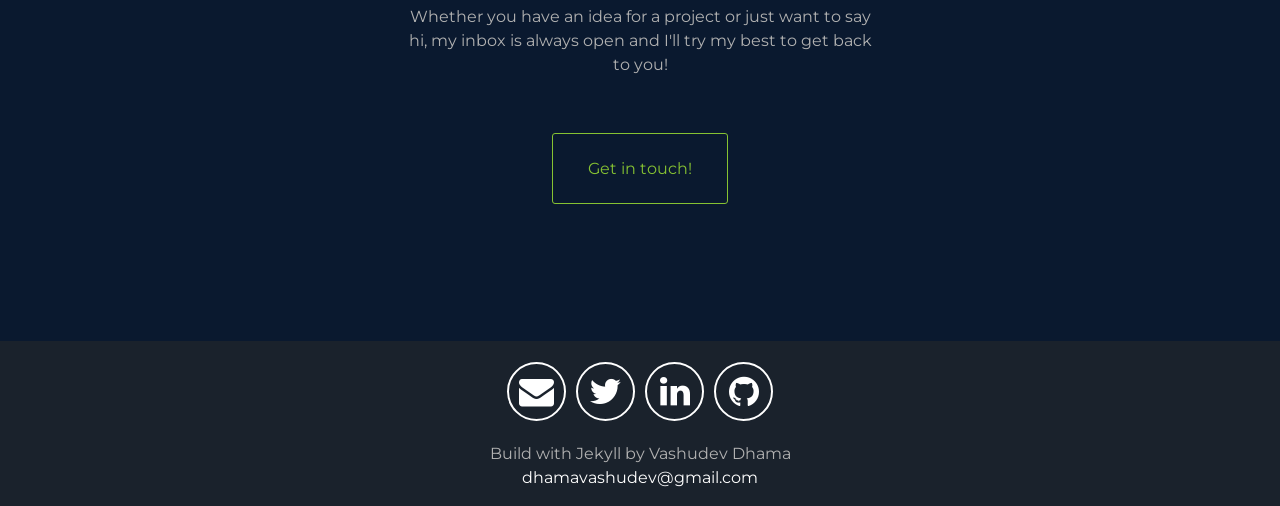
==== commit 01211157: "update" ====
--- a/index.html
+++ b/index.html
@@ -14,6 +14,13 @@
   />
   <script src="https://ajax.googleapis.com/ajax/libs/jquery/3.5.1/jquery.min.js"></script>
   <link rel="stylesheet" href="/assets/css/main.css">
+<<<<<<< HEAD
+=======
+  <link rel="apple-touch-icon" sizes="180x180" href="/apple-touch-icon.png">
+  <link rel="icon" type="image/png" sizes="32x32" href="/favicon-32x32.png">
+  <link rel="icon" type="image/png" sizes="16x16" href="/favicon-16x16.png">
+  <link rel="manifest" href="/site.webmanifest">
+>>>>>>> 72a22d0a3ce059d468055dcacc252e30fb17aa99
 </head>
 
   <body>
@@ -89,10 +96,17 @@
     <h2>Code</h2>
     <img src="/assets/img/python.png" style="width: 1em;" />
     <img src="/assets/img/flutter.png" style="width: 1em;" />
+<<<<<<< HEAD
     <img src="/assets/img/nodejs.png" style="width: 1em;" />
     <p>Python</p>
     <p>Flutter UI SDK</p>
     <p>NodeJS</p>
+=======
+    <img src="/assets/img/dart.svg" style="width: 1em;" />
+    <p>Python</p>
+    <p>Flutter UI SDK</p>
+    <p>Dart</p>
+>>>>>>> 72a22d0a3ce059d468055dcacc252e30fb17aa99
   </div>
   <div class="vl"></div>
   <div class="tech">
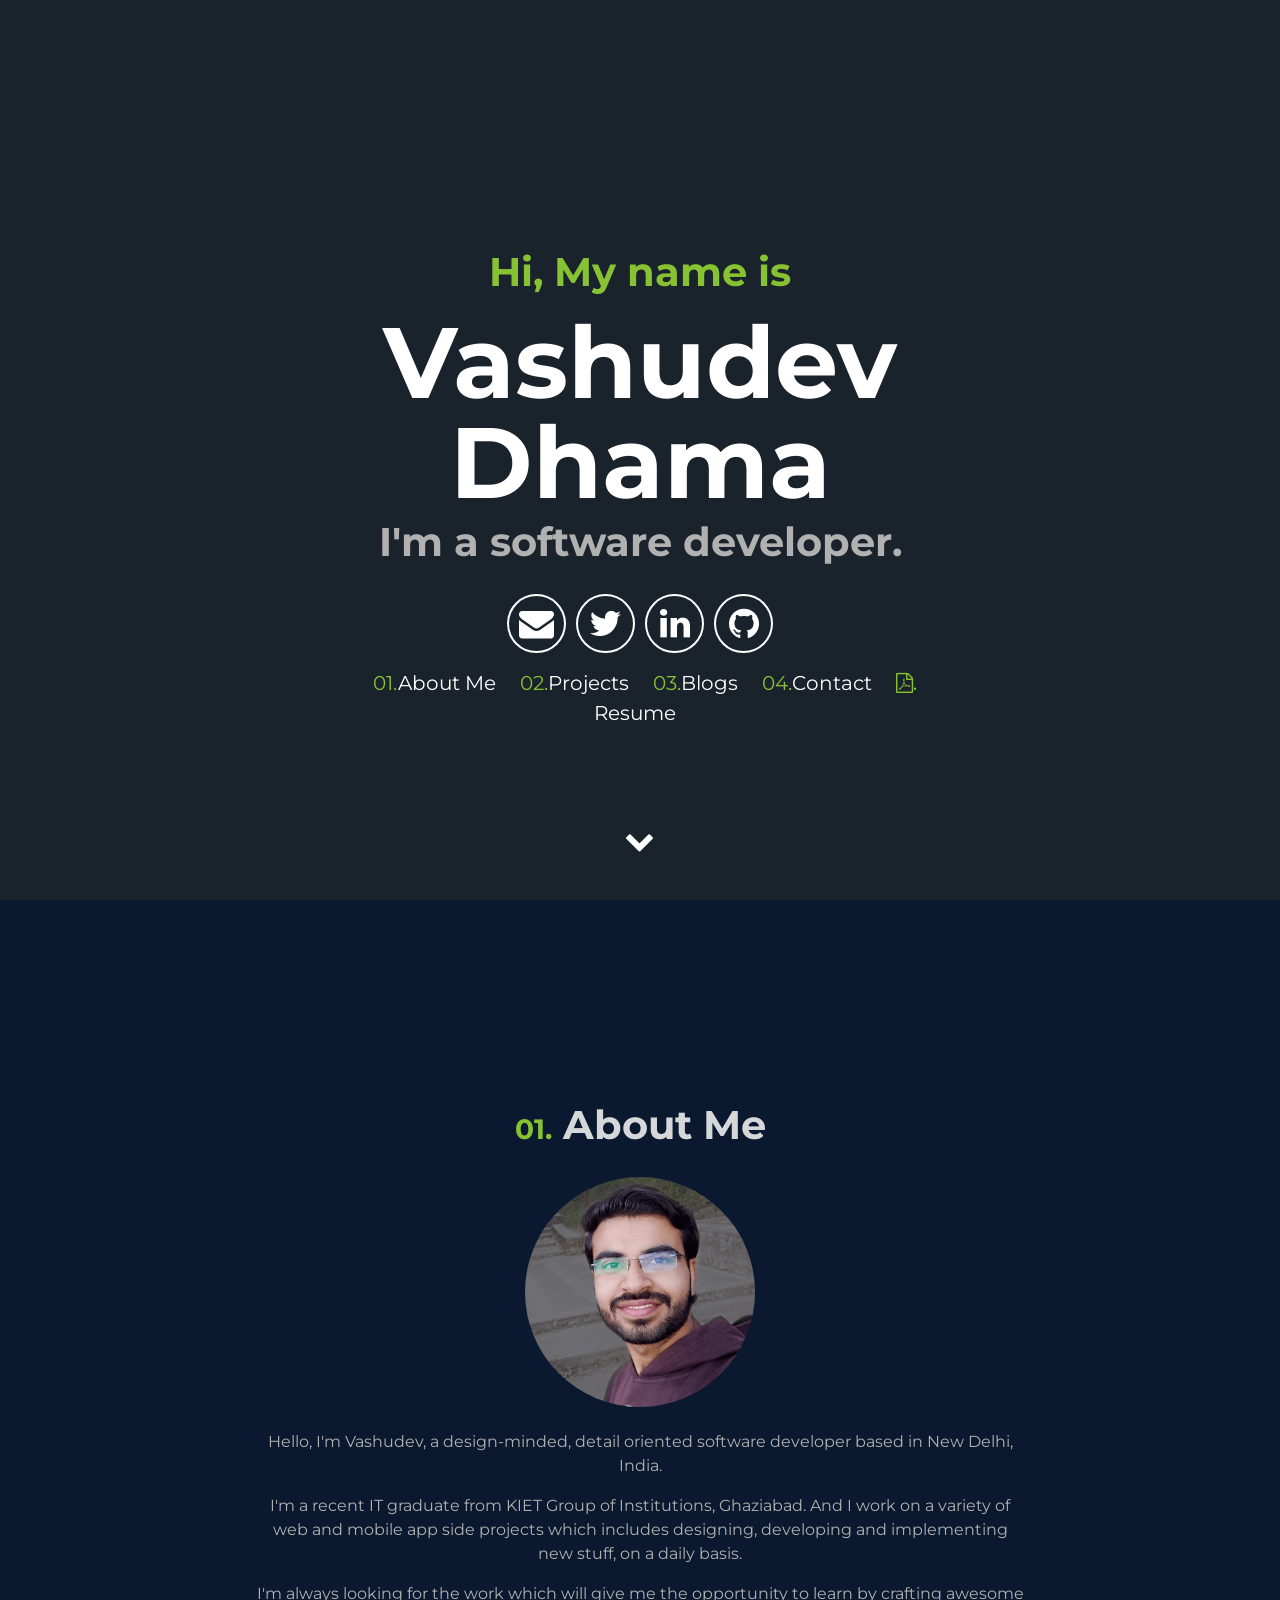
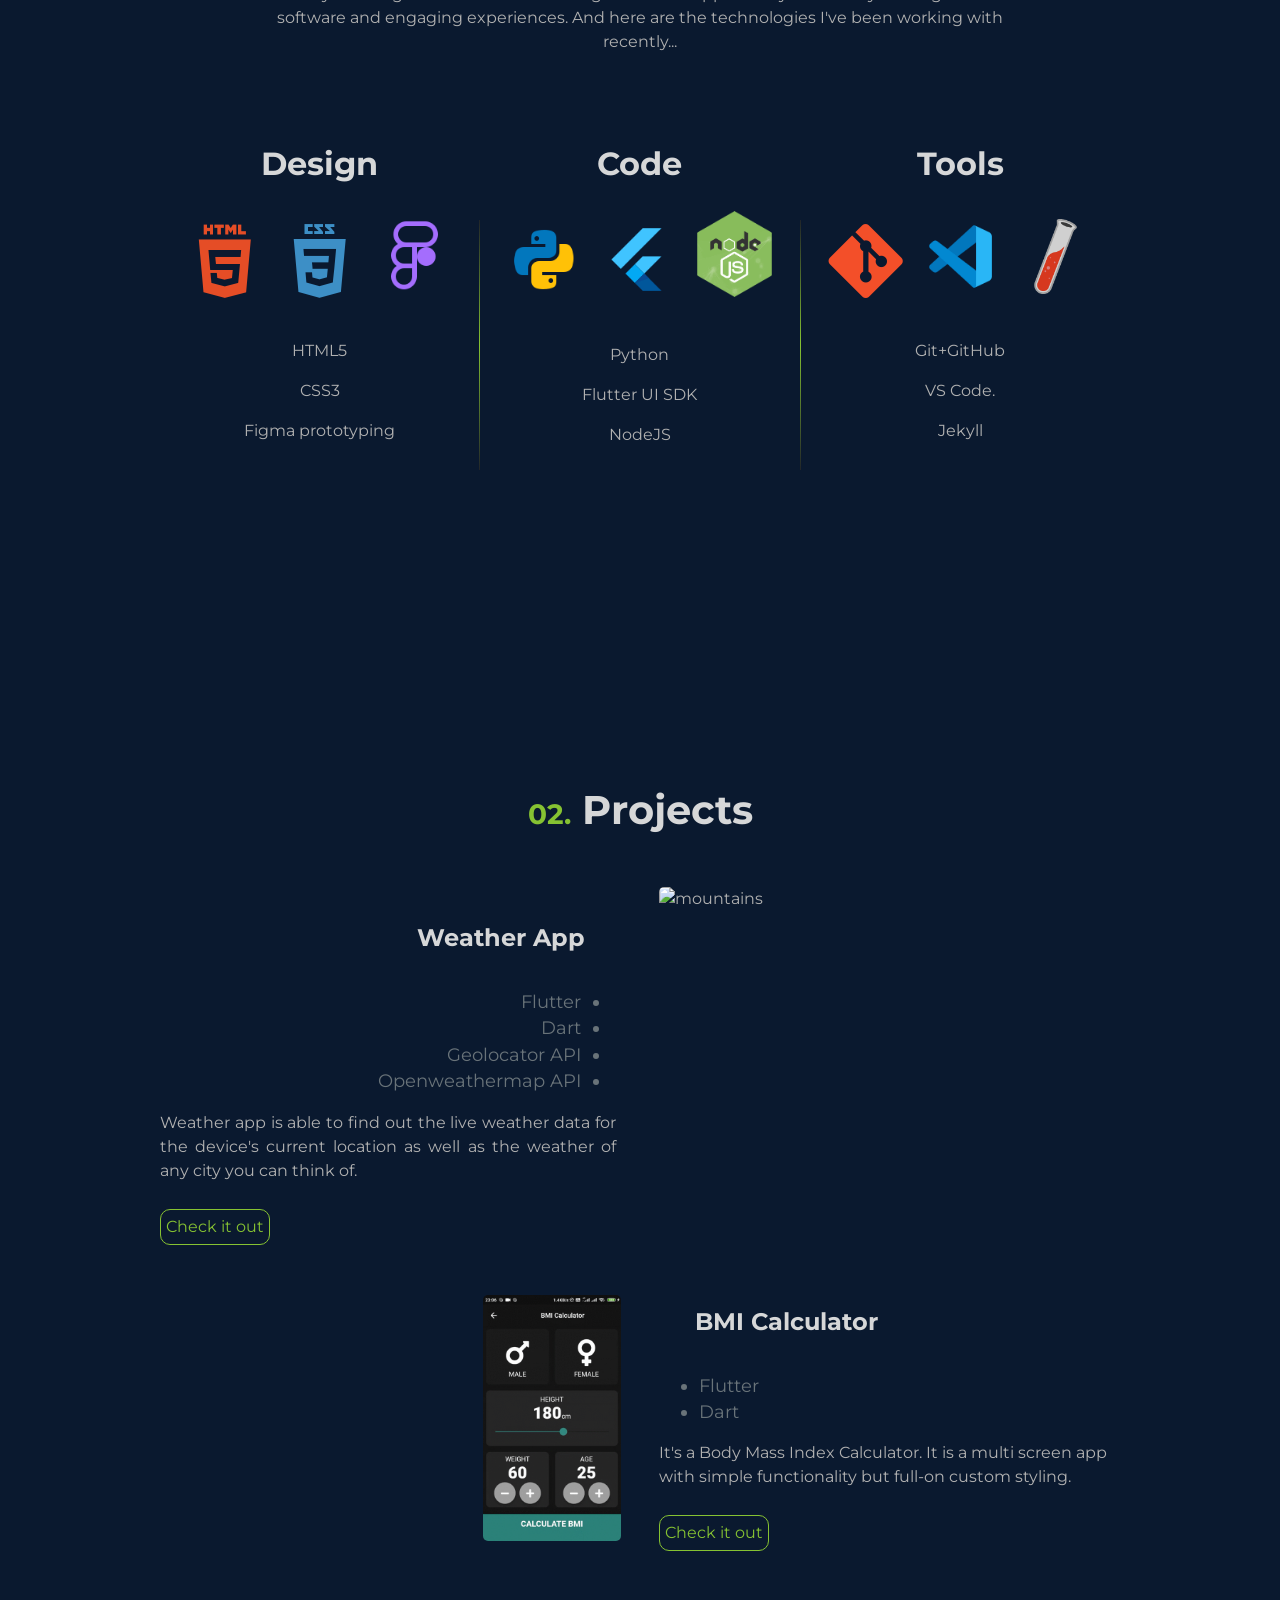
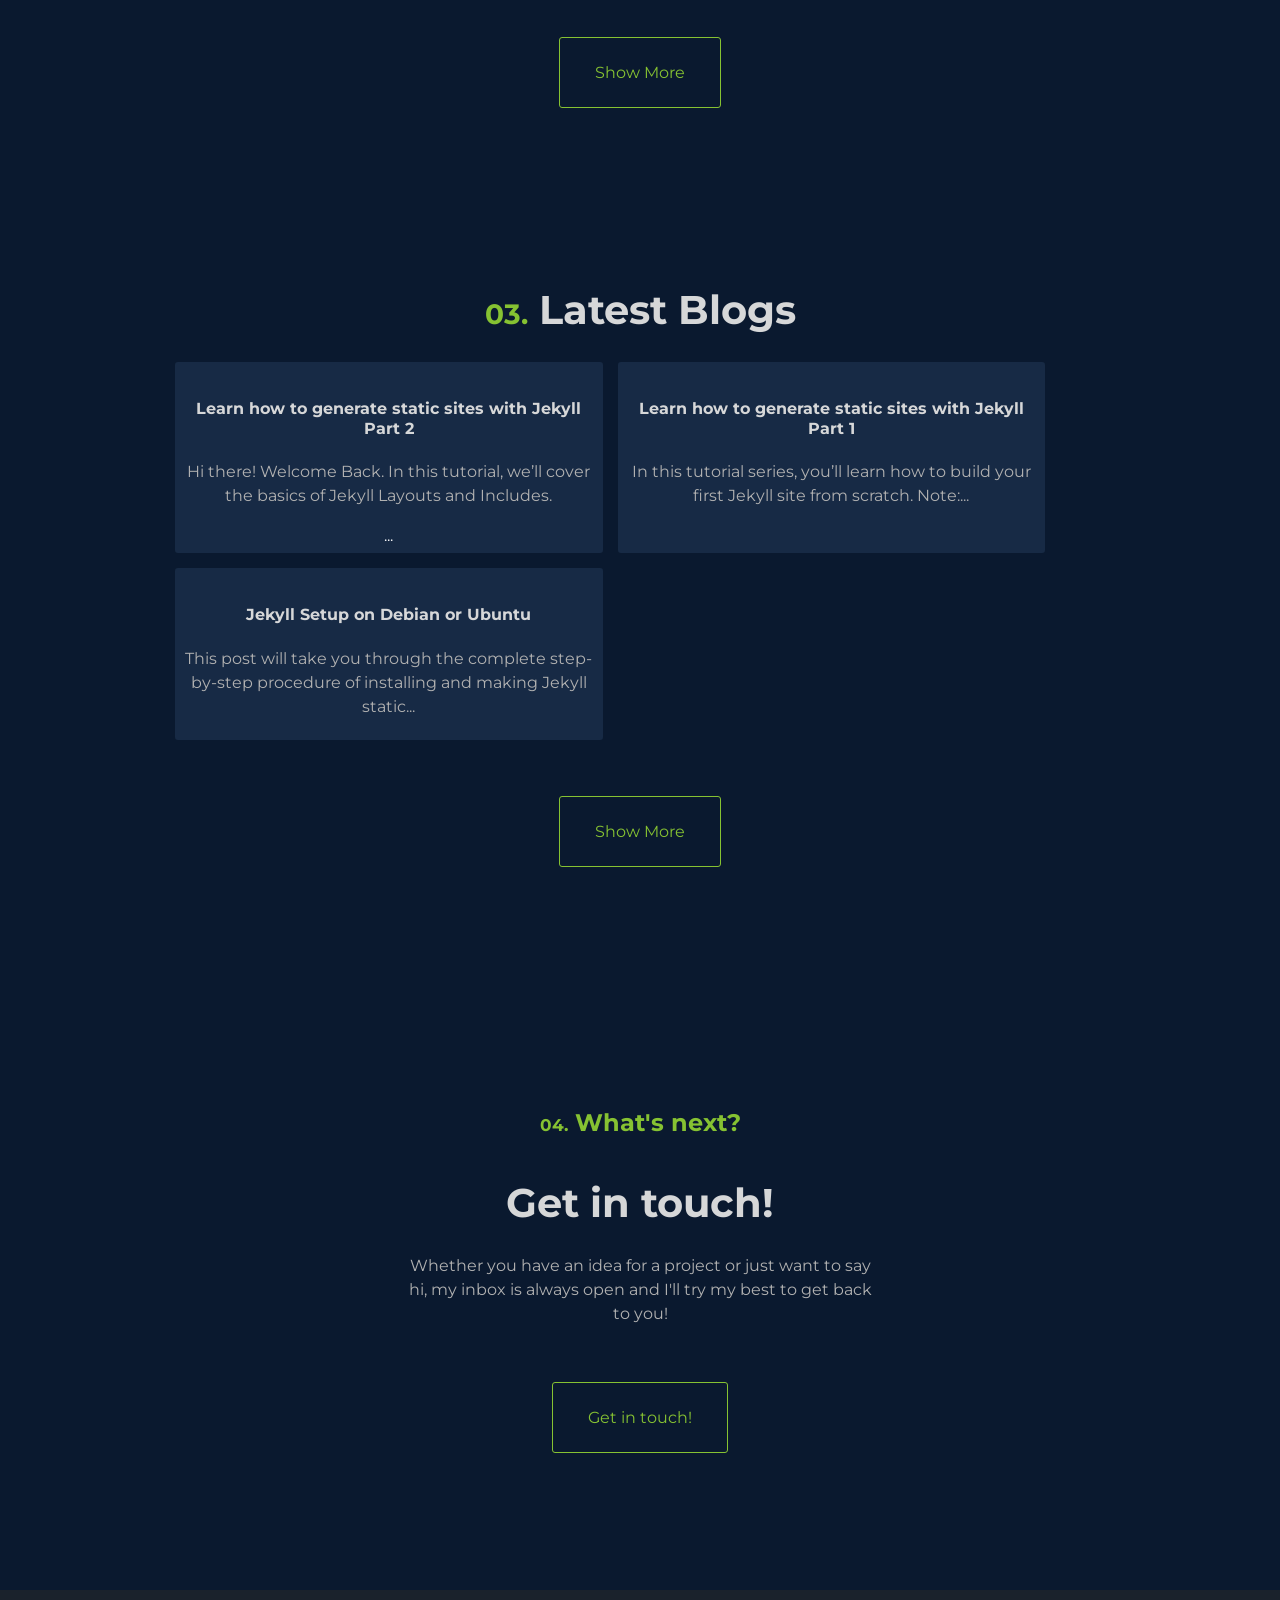
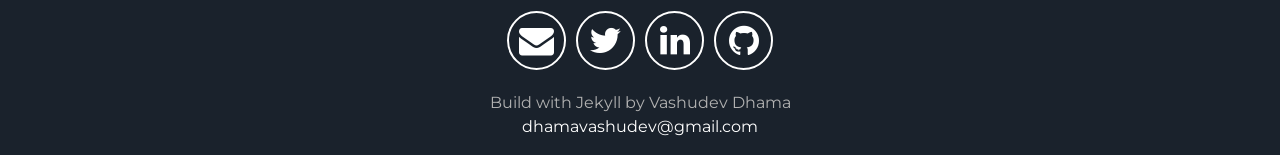
==== commit 79e11390: "updated" ====
--- a/index.html
+++ b/index.html
@@ -14,13 +14,10 @@
   />
   <script src="https://ajax.googleapis.com/ajax/libs/jquery/3.5.1/jquery.min.js"></script>
   <link rel="stylesheet" href="/assets/css/main.css">
-<<<<<<< HEAD
-=======
   <link rel="apple-touch-icon" sizes="180x180" href="/apple-touch-icon.png">
   <link rel="icon" type="image/png" sizes="32x32" href="/favicon-32x32.png">
   <link rel="icon" type="image/png" sizes="16x16" href="/favicon-16x16.png">
   <link rel="manifest" href="/site.webmanifest">
->>>>>>> 72a22d0a3ce059d468055dcacc252e30fb17aa99
 </head>
 
   <body>
@@ -78,7 +75,7 @@
     alt="Avatar"
   />
   <p>Hello, I'm Vashudev, a design-minded, detail oriented software developer based in New Delhi, India.</p>
-  <p>I'm currently a final year student at KIET Group of Institutions pursuing a degree in information technology. And I work on a variety of web and mobile app side projects which includes designing, developing and implementing new stuff, on a daily basis.</p>
+  <p>I'm a recent IT graduate from KIET Group of Institutions, Ghaziabad. And I work on a variety of web and mobile app side projects which includes designing, developing and implementing new stuff, on a daily basis.</p>
   <p>I'm always looking for the work which will give me the opportunity to learn by crafting awesome software and engaging experiences. And here are the technologies I've been working with recently...</p>
 </div>
 <div class="user">
@@ -96,17 +93,10 @@
     <h2>Code</h2>
     <img src="/assets/img/python.png" style="width: 1em;" />
     <img src="/assets/img/flutter.png" style="width: 1em;" />
-<<<<<<< HEAD
     <img src="/assets/img/nodejs.png" style="width: 1em;" />
     <p>Python</p>
     <p>Flutter UI SDK</p>
     <p>NodeJS</p>
-=======
-    <img src="/assets/img/dart.svg" style="width: 1em;" />
-    <p>Python</p>
-    <p>Flutter UI SDK</p>
-    <p>Dart</p>
->>>>>>> 72a22d0a3ce059d468055dcacc252e30fb17aa99
   </div>
   <div class="vl"></div>
   <div class="tech">
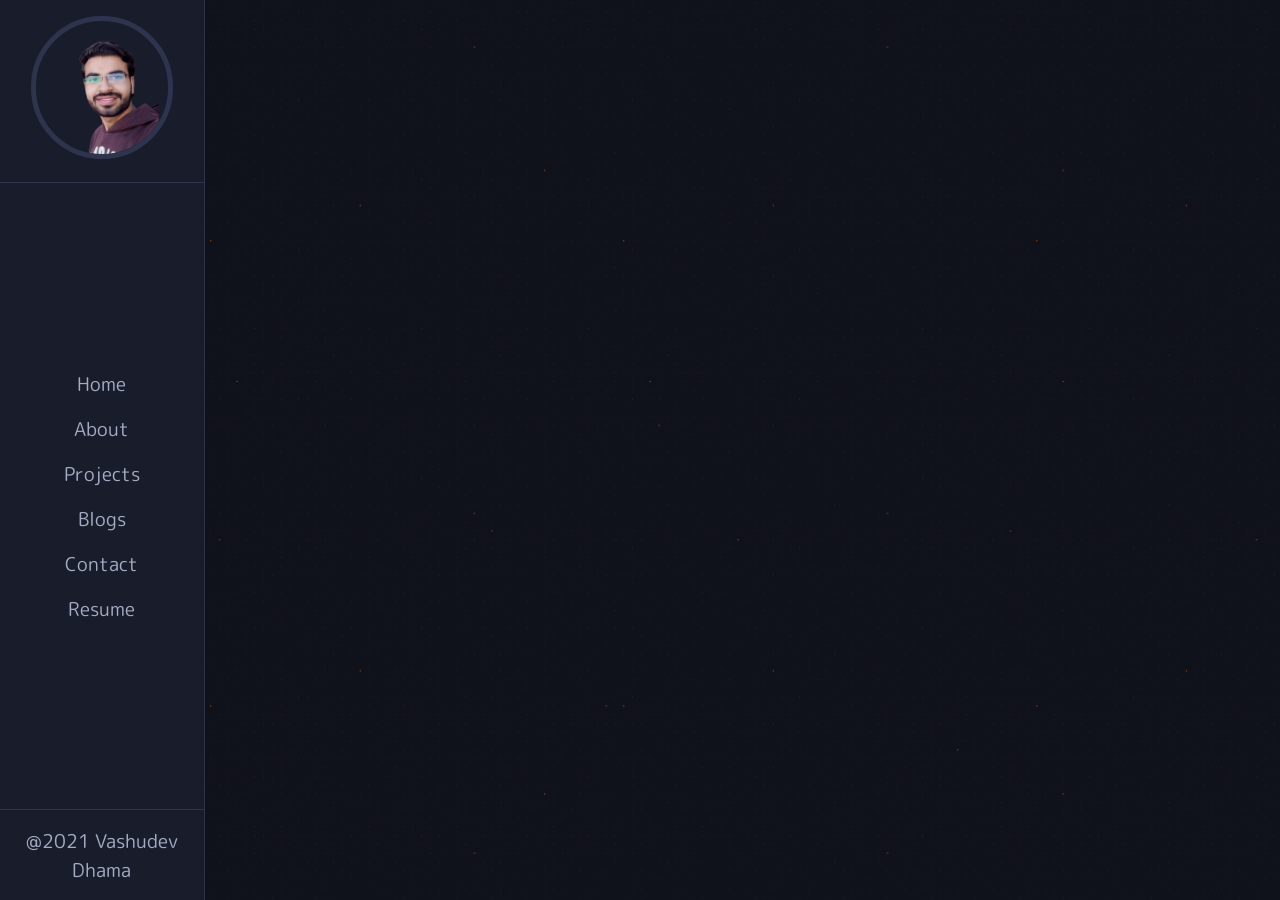
==== commit e7717b5f: "initial commit" ====
--- a/index.html
+++ b/index.html
@@ -1,330 +1 @@
-<!DOCTYPE html>
-<html lang="en">
-  <head>
-  <meta charset="utf-8" />
-  <meta http-equiv="X-UA-Compatible" content="IE=edge" />
-  <meta name="viewport" content="width=device-width, initial-scale=1" />
-
-  <title>
-    Vashudev Dhama | Software Developer
-  </title>
-  <meta
-    name="description"
-    content="Vashudev Dhama is a software developer, specializing in building (and occasionally designing) static websites, cross-platform mobile applications and everything in between."
-  />
-  <script src="https://ajax.googleapis.com/ajax/libs/jquery/3.5.1/jquery.min.js"></script>
-  <link rel="stylesheet" href="/assets/css/main.css">
-  <link rel="apple-touch-icon" sizes="180x180" href="/apple-touch-icon.png">
-  <link rel="icon" type="image/png" sizes="32x32" href="/favicon-32x32.png">
-  <link rel="icon" type="image/png" sizes="16x16" href="/favicon-16x16.png">
-  <link rel="manifest" href="/site.webmanifest">
-</head>
-
-  <body>
-    <!-- *Update links -->
-<div id="particles-js">
-  <div class="header">
-    <h1>
-      <span class="site-description" style="color: #86c232;">Hi, My name is</span>
-      <span class="site-title">Vashudev Dhama</span>
-      <span class="site-description" style="color: #b1b1b1;">I'm a software developer.</span>
-    </h1>
-    <div class="header-icons">
-      <a aria-label="Send email" href="mailto:dhamavashudev@gmail.com"
-        ><i class="icon fa fa-envelope"></i
-      ></a>
-      <a aria-label="My Twitter" target="_blank" rel="noreferrer noopener" href="https://twitter.com/vashudevdhama"
-        ><i class="icon fa fa-twitter" aria-hidden="true"></i
-      ></a>
-      <a aria-label="My Linkedin" target="_blank" rel="noreferrer noopener" href="https://linkedin.com/in/vashudevdhama"
-        ><i class="icon fa fa-linkedin" aria-hidden="true"></i
-      ></a>
-      <a aria-label="My Github" target="_blank" rel="noreferrer noopener" href="https://github.com/vashudevdhama"
-        ><i class="icon fa fa-github" aria-hidden="true"></i
-      ></a>
-    </div>
-    <div class="header-links">
-      <a aria-label="About Me" class="link" href="#about" data-scroll
-        ><span class="headCount">01.</span>About Me</a
-      >
-      <a aria-label="My Projects" class="link" href="#projects" data-scroll
-        ><span class="headCount">02.</span>Projects</a
-      >
-      <a aria-label="My Blogs" class="link" href="#blogs" data-scroll
-        ><span class="headCount">03.</span>Blogs</a
-      >
-      <a aria-label="Contact Me" class="link" href="#getInTouch" data-scroll
-        ><span class="headCount">04.</span>Contact</a
-      >
-      <a aria-label="My Resume" class="link" href="/assets/resume.pdf" target="_blank" rel="noreferrer noopener"
-        ><i class="fa fa-file-pdf-o headCount">.</i>Resume</i
-      ></a>
-    </div>
-  </div>
-  <a class="down" href="#about" data-scroll
-    ><i class="icon fa fa-chevron-down" aria-hidden="true"></i
-  ></a>
-</div>
-
-    <section id="about">
-      <div class="user-details">
-  <h1><span class="headCount">01.</span> About Me</h1>
-  <img
-    src="/assets/img/avatar.png"
-    style="border-radius: 50%; width: 30%;"
-    alt="Avatar"
-  />
-  <p>Hello, I'm Vashudev, a design-minded, detail oriented software developer based in New Delhi, India.</p>
-  <p>I'm a recent IT graduate from KIET Group of Institutions, Ghaziabad. And I work on a variety of web and mobile app side projects which includes designing, developing and implementing new stuff, on a daily basis.</p>
-  <p>I'm always looking for the work which will give me the opportunity to learn by crafting awesome software and engaging experiences. And here are the technologies I've been working with recently...</p>
-</div>
-<div class="user">
-  <div class="tech">
-    <h2>Design</h2>
-    <i class="devicon-html5-plain-wordmark colored"></i>
-    <i class="devicon-css3-plain-wordmark colored"></i>
-    <img src="/assets/img/figma.png" style="width: 1em; color: red;" />
-    <p>HTML5</p>
-    <p>CSS3</p>
-    <p>Figma prototyping</p>
-  </div>
-  <div class="vl"></div>
-  <div class="tech">
-    <h2>Code</h2>
-    <img src="/assets/img/python.png" style="width: 1em;" />
-    <img src="/assets/img/flutter.png" style="width: 1em;" />
-    <img src="/assets/img/nodejs.png" style="width: 1em;" />
-    <p>Python</p>
-    <p>Flutter UI SDK</p>
-    <p>NodeJS</p>
-  </div>
-  <div class="vl"></div>
-  <div class="tech">
-    <h2>Tools</h2>
-    <i class="devicon-git-plain colored"></i>
-    <img src="/assets/img/vscode.png" style="width: 1em;" />
-    <img src="/assets/img/jekyll.png" style="width: 1em;" />
-    <p>Git+GitHub</p>
-    <p>VS Code.</p>
-    <p>Jekyll</p>
-  </div>
-</div>
-
-    </section>
-    <section id="projects">
-      <div class="user-details">
-  <h1><span class="headCount">02.</span> Projects</h1>
-</div>
-<div class="user-projects">
-  <div class="images-right">
-    <img alt="mountains" src="/assets/img/climate_app.gif" style="width:30%; float:left;"/>
-  </div>
-  <div class="contents">
-    <h3 style="padding: 0; direction: rtl;">Weather App</h3>
-    <ul style="direction: rtl;">
-      <li>Flutter</li>
-      <li>Dart</li>
-      <li>Geolocator API</li>
-      <li>Openweathermap API</li>
-    </ul>
-    <p style="text-align: justify;">
-      Weather app is able to find out the live weather data for the device's
-      current location as well as the weather of any city you can think of.
-    </p>
-    <a
-      class="project-link"
-      href="https://github.com/vashudevdhama/weather_app_flutter#climate_flutter-"
-      target="_blank"
-      rel="noreferrer noopener"
-      >Check it out</a
-    >
-  </div>
-</div>
-<div class="user-projects">
-  <div class="images-left">
-    <img alt="mountains" src="/assets/img/bmi_calculator.gif" style="width:30%; float:right;"/>
-  </div>
-  <div class="contents-right">
-    <h3>BMI Calculator</h3>
-    <ul>
-      <li>Flutter</li>
-      <li>Dart</li>
-    </ul>
-    <p>
-      It's a Body Mass Index Calculator. It is a multi screen app with simple
-      functionality but full-on custom styling.
-    </p>
-    <a
-      class="project-link"
-      target="_blank"
-      rel="noreferrer noopener"
-      href="https://github.com/vashudevdhama/bmi_calc_flutter#bmi-calculator-"
-      >Check it out</a
-    >
-  </div>
-</div>
-<div style="text-align: center;">
-  <div class="button">
-    <a
-      href="https://github.com/vashudevdhama"
-      target="_blank"
-      rel="noreferrer noopener"
-      >Show More</a
-    >
-  </div>
-</div>
-
-    </section>
-    <section id="blogs">
-      <!-- *Home page blog section -->
-<h1><span class="headCount">03.</span> Latest Blogs</h1>
-<div class="abc">
-  <div class="blogContainer1">
-    
-
-    <div
-      class="blogpost"
-      style="
-        background-color: rgb(23, 42, 69);
-        box-shadow: none;
-        border-radius: 3px;
-      "
-    >
-      <a
-        href="/coding/design/2020/06/05/Learn-how-to-generate-static-sites-with-Jekyll-Part-2.html"
-        style="
-          text-decoration: none;
-          text-decoration-skip-ink: auto;
-          padding: 5px;
-        "
-      >
-        <h4>
-          Learn how to generate static sites with Jekyll Part 2
-        </h4>
-        <div style="color: white;">
-          <p>Hi there! Welcome Back. In this tutorial, we’ll cover the basics of Jekyll Layouts and Includes.</p>...
-        </div>
-      </a>
-    </div>
-
-    
-
-    <div
-      class="blogpost"
-      style="
-        background-color: rgb(23, 42, 69);
-        box-shadow: none;
-        border-radius: 3px;
-      "
-    >
-      <a
-        href="/coding/design/2020/06/03/Learn-how-to-generate-static-sites-with-Jekyll-Part-1.html"
-        style="
-          text-decoration: none;
-          text-decoration-skip-ink: auto;
-          padding: 5px;
-        "
-      >
-        <h4>
-          Learn how to generate static sites with Jekyll Part 1
-        </h4>
-        <div style="color: white;">
-          <p>In this tutorial series, you’ll learn how to build your first Jekyll site from scratch. Note:...
-        </div>
-      </a>
-    </div>
-
-    
-
-    <div
-      class="blogpost"
-      style="
-        background-color: rgb(23, 42, 69);
-        box-shadow: none;
-        border-radius: 3px;
-      "
-    >
-      <a
-        href="/coding/design/2020/06/01/Jekyll-Installation-On-Debian-or-Ubuntu.html"
-        style="
-          text-decoration: none;
-          text-decoration-skip-ink: auto;
-          padding: 5px;
-        "
-      >
-        <h4>
-          Jekyll Setup on Debian or Ubuntu
-        </h4>
-        <div style="color: white;">
-          <p>This post will take you through the complete step-by-step procedure of installing and making Jekyll static...
-        </div>
-      </a>
-    </div>
-
-    
-  </div>
-</div>
-<div class="button">
-  <a aria-label="Blog Page" href="/blog.html">Show More</a>
-</div>
-
-    </section>
-    <section id="getInTouch">
-      <div class="contact-box">
-  <h3 style="color: #86c232;">
-    <span class="headCount">04.</span> What's next?
-  </h3>
-  <div>
-    <h1>Get in touch!</h1>
-    <p>
-      Whether you have an idea for a project or just want to say hi, my inbox is
-      always open and I'll try my best to get back to you!
-    </p>
-    <div class="button">
-      <a aria-label="Email me" href="mailto:dhamavashudev@gmail.com"
-        >Get in touch!</a
-      >
-    </div>
-  </div>
-</div>
-
-    </section>
-     <footer class="footer">
-    <div class="header-icons">
-        <a aria-label="Send email" href="mailto:dhamavashudev@gmail.com"
-        ><i class="icon fa fa-envelope"></i
-        ></a>
-        <a aria-label="My Twitter" target="_blank" rel="noreferrer noopener" href="https://twitter.com/vashudevdhama"
-        ><i class="icon fa fa-twitter" aria-hidden="true"></i
-        ></a>
-        <a aria-label="My LinkedIn" target="_blank" rel="noreferrer noopener" href="https://linkedin.com/in/vashudevdhama"
-        ><i class="icon fa fa-linkedin" aria-hidden="true"></i
-        ></a>
-        <a aria-label="My Github" target="_blank" rel="noreferrer noopener" href="https://github.com/vashudevdhama"
-        ><i class="icon fa fa-github" aria-hidden="true"></i
-        ></a>
-    </div>
-    <p style="margin-bottom: 0px;">Build with Jekyll by Vashudev Dhama</p>
-    <a aria-label="Email Me" href="mailto:dhamavashudev@gmail.com">dhamavashudev@gmail.com</a>
-</footer>
-<script src="//cdn.jsdelivr.net/particles.js/2.0.0/particles.min.js"></script>
-<script src="/assets/js/sweet-scroll.min.js"></script>
-<script src="/assets/js/main.js"></script>
-<!-- Google Analytics -->
-
-<script>
-var dnt = navigator.doNotTrack || window.doNotTrack || navigator.msDoNotTrack;
-if (dnt != "1" && dnt != "yes") {
-(function(i,s,o,g,r,a,m){i['GoogleAnalyticsObject']=r;i[r]=i[r]||function(){
-  (i[r].q=i[r].q||[]).push(arguments)},i[r].l=1*new Date();a=s.createElement(o),
-  m=s.getElementsByTagName(o)[0];a.async=1;a.src=g;m.parentNode.insertBefore(a,m)
-})(window,document,'script','https://www.google-analytics.com/analytics.js','ga');
-ga('create', '', 'auto');
-ga('send', 'pageview');
-}
-</script>
-
-
-
-  </body>
-</html>
+<!doctype html><html lang="en"><head><meta charset="utf-8"/><link rel="icon" href="/favicon.ico"/><meta name="viewport" content="width=device-width,initial-scale=1"/><meta name="theme-color" content="#000000"/><meta name="Vashudev Dhama" content="Vashudev Dhama is a software engineer, specializing in building (and occasionally designing) static websites, cross-platform mobile applications and everything in between."/><link rel="apple-touch-icon" href="/logo192.png"/><link rel="icon" type="image/png" sizes="32x32" href="/favicon-32x32.png"><link rel="icon" type="image/png" sizes="16x16" href="/favicon-16x16.png"><link rel="preconnect" href="https://fonts.gstatic.com"><link href="https://fonts.googleapis.com/css2?family=M+PLUS+Rounded+1c:wght@100;300;400;500&display=swap" rel="stylesheet"><link rel="manifest" href="/manifest.json"/><title>Vashudev Dhama</title><link href="/static/css/main.306f4a6f.chunk.css" rel="stylesheet"></head><body><noscript>You need to enable JavaScript to run this app.</noscript><div id="root"></div><script>!function(e){function r(r){for(var n,l,f=r[0],i=r[1],a=r[2],c=0,s=[];c<f.length;c++)l=f[c],Object.prototype.hasOwnProperty.call(o,l)&&o[l]&&s.push(o[l][0]),o[l]=0;for(n in i)Object.prototype.hasOwnProperty.call(i,n)&&(e[n]=i[n]);for(p&&p(r);s.length;)s.shift()();return u.push.apply(u,a||[]),t()}function t(){for(var e,r=0;r<u.length;r++){for(var t=u[r],n=!0,f=1;f<t.length;f++){var i=t[f];0!==o[i]&&(n=!1)}n&&(u.splice(r--,1),e=l(l.s=t[0]))}return e}var n={},o={1:0},u=[];function l(r){if(n[r])return n[r].exports;var t=n[r]={i:r,l:!1,exports:{}};return e[r].call(t.exports,t,t.exports,l),t.l=!0,t.exports}l.m=e,l.c=n,l.d=function(e,r,t){l.o(e,r)||Object.defineProperty(e,r,{enumerable:!0,get:t})},l.r=function(e){"undefined"!=typeof Symbol&&Symbol.toStringTag&&Object.defineProperty(e,Symbol.toStringTag,{value:"Module"}),Object.defineProperty(e,"__esModule",{value:!0})},l.t=function(e,r){if(1&r&&(e=l(e)),8&r)return e;if(4&r&&"object"==typeof e&&e&&e.__esModule)return e;var t=Object.create(null);if(l.r(t),Object.defineProperty(t,"default",{enumerable:!0,value:e}),2&r&&"string"!=typeof e)for(var n in e)l.d(t,n,function(r){return e[r]}.bind(null,n));return t},l.n=function(e){var r=e&&e.__esModule?function(){return e.default}:function(){return e};return l.d(r,"a",r),r},l.o=function(e,r){return Object.prototype.hasOwnProperty.call(e,r)},l.p="/";var f=this.webpackJsonpPortfolio=this.webpackJsonpPortfolio||[],i=f.push.bind(f);f.push=r,f=f.slice();for(var a=0;a<f.length;a++)r(f[a]);var p=i;t()}([])</script><script src="/static/js/2.4e81bca1.chunk.js"></script><script src="/static/js/main.89239498.chunk.js"></script></body></html>
--- a/static/css/main.306f4a6f.chunk.css
+++ b/static/css/main.306f4a6f.chunk.css
@@ -0,0 +1,2 @@
+.ImageSection{display:flex;margin-top:4rem;margin-bottom:4rem}.ImageSection .img{width:100%;height:50vh}.ImageSection .img img{width:100%;object-fit:cover;height:100%}.ImageSection .about-info h4{font-size:2rem}.ImageSection .about-info .about-text{width:75%;padding:1rem 0}@media screen and (max-width:900px){.ImageSection .about-info .about-text{width:90%}}@media screen and (max-width:1400px){.ImageSection{flex-direction:column}.ImageSection .about-info{margin-left:0;margin-top:1rem}}.about-details{display:flex}.about-details p{padding:.3rem 0}.about-details .right-section{margin-left:2.3rem}.btn{padding:1rem 2rem;background-color:#037fff;outline:none;border:none;font-family:inherit;font-size:inherit;color:#fff;text-transform:uppercase;cursor:pointer;letter-spacing:2px;margin-top:1rem;position:relative}.btn:after{position:absolute;content:"";width:0;height:.3rem;left:0;bottom:0;background-color:#a4acc4;transition:all .4s ease-in-out}.btn:hover:after{width:100%}.skillsContainer{display:grid;grid-template-columns:repeat(4,1fr);grid-column-gap:1rem;-webkit-column-gap:1rem;column-gap:1rem;grid-row-gap:3rem;row-gap:3rem;margin:4rem 0;border:#037fff;text-align:center}@media screen and (max-width:1100px){.skillsContainer{grid-template-columns:repeat(3,1fr)}}.skillsContainer .skillsSection{margin:auto}.btn-port{padding:.6rem 2rem;background-color:rgba(3,129,255,.3568627450980392);border:none;outline:none;cursor:pointer;font-size:inherit;font-family:inherit;color:#fff;margin-bottom:1rem;transition:all .3s ease-in-out}.btn-port:not(:last-child){margin-right:1rem}.btn-port:active,.btn-port:focus,.btn-port:hover{background-color:#037fff}.buttons{display:flex;justify-content:center;align-items:center;margin:4rem 10rem;flex-wrap:wrap}@media screen and (max-width:1270px){.buttons{margin:2rem 5rem}}@media screen and (max-width:1100px){.buttons{margin:2rem}}.BlogsPage{display:grid;grid-template-columns:repeat(2,1fr);grid-gap:2.5rem}@media screen and (max-width:1080px){.BlogsPage{grid-template-columns:repeat(1,1fr);grid-gap:2rem}}.BlogsPage .blog{background-color:#161925;width:100%;padding:1rem;overflow:hidden}.BlogsPage .blog .blog-content{overflow:hidden;padding-bottom:2rem}.BlogsPage .blog .blog-content img{width:100%;transition:all .2s ease-in-out;padding-bottom:2rem}.BlogsPage .blog .blog-content img:hover{transform:scale(1.1)}.BlogsPage .blog .blog-content .blog-link{color:inherit;font-family:inherit;text-decoration:none;font-size:2rem;padding-bottom:2rem;transition:all .4s ease-in-out}.BlogsPage .blog .blog-content .blog-link:hover{color:#037fff}.b-title{margin-bottom:4rem}.ContactItem{width:100%}.ContactItem:not(:last-child){margin-bottom:1rem}.ContactItem .contact{display:block;align-items:center;background-color:#191d2b;padding:3rem}.ContactItem .contact .right-items h6{font-size:1.4rem;font-weight:500;color:#0b7efc}.ContactItem .contact .right-items p{padding:10px}@media screen and (max-width:800px){.ContactItem .contact{padding:3rem 1rem}}@media screen and (max-width:468px){.ContactItem .contact{padding:3rem 1rem}}.ContactPage{display:block}@media screen and (max-width:1270px){.ContactPage .map-sect{width:100%;height:50vh}}.map-sect{width:97%;padding:1rem;background-color:#191d2b}.map-sect iframe{width:100%;height:100%}.contact-sect{display:flex;justify-content:space-between;flex-direction:column}.title{margin-bottom:5rem}.App .sidebar{width:16%;height:100vh;background-color:#191d2b;position:fixed;z-index:11;border-right:1px solid #2e344e;transform-origin:left}@media screen and (max-width:1000px){.App .sidebar{transition:all .4s ease-in-out;transform:translateX(-100%);width:30%}}@media screen and (max-width:411px){.App .sidebar{width:50%}}@media screen and (max-width:1000px){.App .nav-toggle{transition:all .4s ease-in-out;transform:translateX(0)}}.App .main-content{width:84%;margin-left:16%;background-color:#10121b;min-height:100vh;background-image:url(/static/media/dots.85ae89e9.svg);display:grid;position:relative}.App .main-content .content{margin:5rem 15rem}@media screen and (max-width:1100px){.App .main-content .content{margin:2rem 10rem}}@media screen and (max-width:1400px){.App .main-content .content{margin:3rem 10rem}}@media screen and (max-width:710px){.App .main-content .content{margin:2rem 3rem}}@media screen and (max-width:1000px){.App .main-content{margin-left:0;width:100%}}.nav-btn{position:absolute;z-index:10;right:10%;top:5%;width:3rem;height:3rem;display:none;display:flex;align-items:center;justify-content:space-between;cursor:pointer}.nav-btn .lines-1,.nav-btn .lines-2,.nav-btn .lines-3{height:.4rem;width:80%;background-color:#037fff;pointer-events:none;display:none;border-radius:20px}.nav-btn .lines-1:not(:last-child),.nav-btn .lines-2:not(:last-child),.nav-btn .lines-3:not(:last-child){margin-bottom:.3rem}@media screen and (max-width:1000px){.nav-btn,.nav-btn .lines-1,.nav-btn .lines-2,.nav-btn .lines-3{display:block}}.HomePage{position:absolute;top:50%;left:50%;transform:translate(-50%,-50%);width:80%}.hero-text{color:#fff;text-align:center;font-size:3.6rem}.hero-text span{color:#037fff}.h-sub-text{text-align:center}.icons{display:flex;align-items:center;justify-content:center;padding:1.5rem 0}.icons .icon-holder{margin-right:1rem}.icons .icon-holder .icon{font-size:2.8rem;color:#a4acc4;transition:all .4s ease-in-out}.icons .icon-holder .fb:hover{color:#00f}.icons .icon-holder .gh:hover{color:rgba(212,45,212,.788)}.icons .icon-holder .yt:hover{color:red}.NavBar{height:100vh}.NavBar .nav{height:100%;display:flex;flex-direction:column;justify-content:space-between;align-items:center}.NavBar .nav .profile{width:100%;text-align:center;margin-top:1rem;border-bottom:1px solid #2e344e}.NavBar .nav .profile img{width:70%;border-radius:100%;border:5px solid #2e344e;margin-bottom:1rem}.NavBar .nav .nav-items{width:100%}.NavBar .nav .nav-items .nav-item{list-style:none;text-align:center}.NavBar .nav .nav-items .nav-item a{text-decoration:none;font-size:inherit;color:inherit;display:block;padding:.5rem 0;position:relative}.NavBar .nav .nav-items .nav-item a:before{content:"";position:absolute;top:0;left:0;width:.4rem;height:100%;background-color:rgba(3,129,255,.2);transform-origin:bottom;transform:scale(0);overflow-x:hidden;transition:transform .6s,width .2s cubic-bezier(1,-.16,.6,1.35) .5s}.NavBar .nav .nav-items .nav-item a:hover:before{width:100%;transform:scale(1)}.NavBar .nav .footer{width:100%;border-top:1px solid #2e344e}.NavBar .nav .footer p{text-align:center;padding:1rem 0}.active{background-color:#037fff}.skills-container .skill-title{font-size:1.4rem;font-weight:400}.skills-container .skill-bar{display:flex;align-items:center}.skills-container .skill-bar .skill-progress{width:100%}.skills-container .skill-bar .skill-progress .progress{width:100%;height:.5rem;background-color:red;margin-left:1rem;background-color:rgba(3,129,255,.24705882352941178);position:relative}.skills-container .skill-bar .skill-progress .progress .inner-pregress{position:absolute;background-color:#037fff;height:100%;bottom:0;left:0}.portfolis{width:100%;display:grid;grid-template-columns:repeat(3,1fr);grid-row-gap:2rem;row-gap:2rem;grid-column-gap:1rem;-webkit-column-gap:1rem;column-gap:1rem}@media screen and (max-width:1600px){.portfolis{grid-template-columns:repeat(2,1fr)}}@media screen and (max-width:900px){.portfolis{grid-template-columns:repeat(1,1fr)}}.portfolis .portfolio .image-data{position:relative;box-shadow:8px 3px rgba(11,127,252,.06274509803921569);border-radius:5%}.portfolis .portfolio .image-data:before{content:"Description of the project";color:#fff;padding:5%;position:absolute;top:6px;left:6px;height:calc(100% - 40px);width:calc(100% - 40px);background-color:rgba(11,127,252,.1450980392156863);-webkit-backdrop-filter:blur(5px);backdrop-filter:blur(5px);border-radius:5%;transform-origin:center;transform:scale(0);transition:all .1s ease-in-out}.portfolis .portfolio .image-data:hover:before{transform:scale(1)}.portfolis .portfolio .image-data img{width:100%;height:30vh;object-fit:cover;border-radius:5%}.portfolis .portfolio .image-data .hover-items{list-style:none;position:absolute;top:70%;left:50%;transform:translate(-50%,-50%);padding:1rem 2rem;visibility:hidden}.portfolis .portfolio .image-data .hover-items li a{padding:1rem;text-decoration:none;font-family:inherit;border-radius:10px;background-color:#037fff;color:#fff}.portfolis .portfolio .image-data .hover-items li a:not(:last-child){margin-right:2rem}.portfolis .portfolio .image-data:hover .hover-items{transition:all .5s ease-in-out .2s;visibility:visible;top:50%}.portfolis .portfolio h5{font-size:1.7rem;font-weight:400;color:#fff}.ServicesSection .service{width:95%;background-color:#191d2b;border:1px solid #2e344e;border-top:8px solid #2e344e;transition:all .4s ease-in-out}@media screen and (max-width:1400px){.ServicesSection .service{width:100%;margin-bottom:1rem}}.ServicesSection .service:hover{border-top:8px solid #037fff}.ServicesSection .service .service-content{padding:1rem}.ServicesSection .service .service-content .s-title{font-size:1.6rem;font-weight:500;position:relative;padding-bottom:1rem;margin:1rem 0}.ServicesSection .service .service-content .s-title:after{content:"";position:absolute;bottom:0;left:0;width:30%;height:1px;background-color:#2e344e}.servives-container{display:flex;justify-content:space-between;margin-top:4rem}@media screen and (max-width:1400px){.servives-container{flex-direction:column;margin-bottom:2rem}}.Title{text-transform:uppercase;font-size:2rem;color:#fff;position:relative;padding-bottom:1rem;letter-spacing:3px}.Title:before{background-color:rgba(3,129,255,.2196078431372549);width:6rem}.Title:after,.Title:before{content:"";bottom:0;position:absolute;left:0;height:.4rem;border-radius:50px}.Title:after{background-color:#037fff;width:3rem}.Title span{position:absolute;top:15%;left:0;font-size:5rem;opacity:.07}*{padding:0;margin:0;box-sizing:border-box}body::-webkit-scrollbar{width:8px}body::-webkit-scrollbar-thumb{background-color:rgba(0,86,216,.596078431372549);border-radius:50px}body::-webkit-scrollbar-track{background-color:#777}body{color:#a4acc4;font-family:"M PLUS Rounded 1c",sans-serif;font-size:1.2rem}span{color:#037fff}@media screen and (max-width:411px){html{font-size:70%}}@media screen and (max-width:700px){html{font-size:90%}}@media screen and (max-width:480px){h2,h3{font-size:70%}}
+/*# sourceMappingURL=main.306f4a6f.chunk.css.map */
